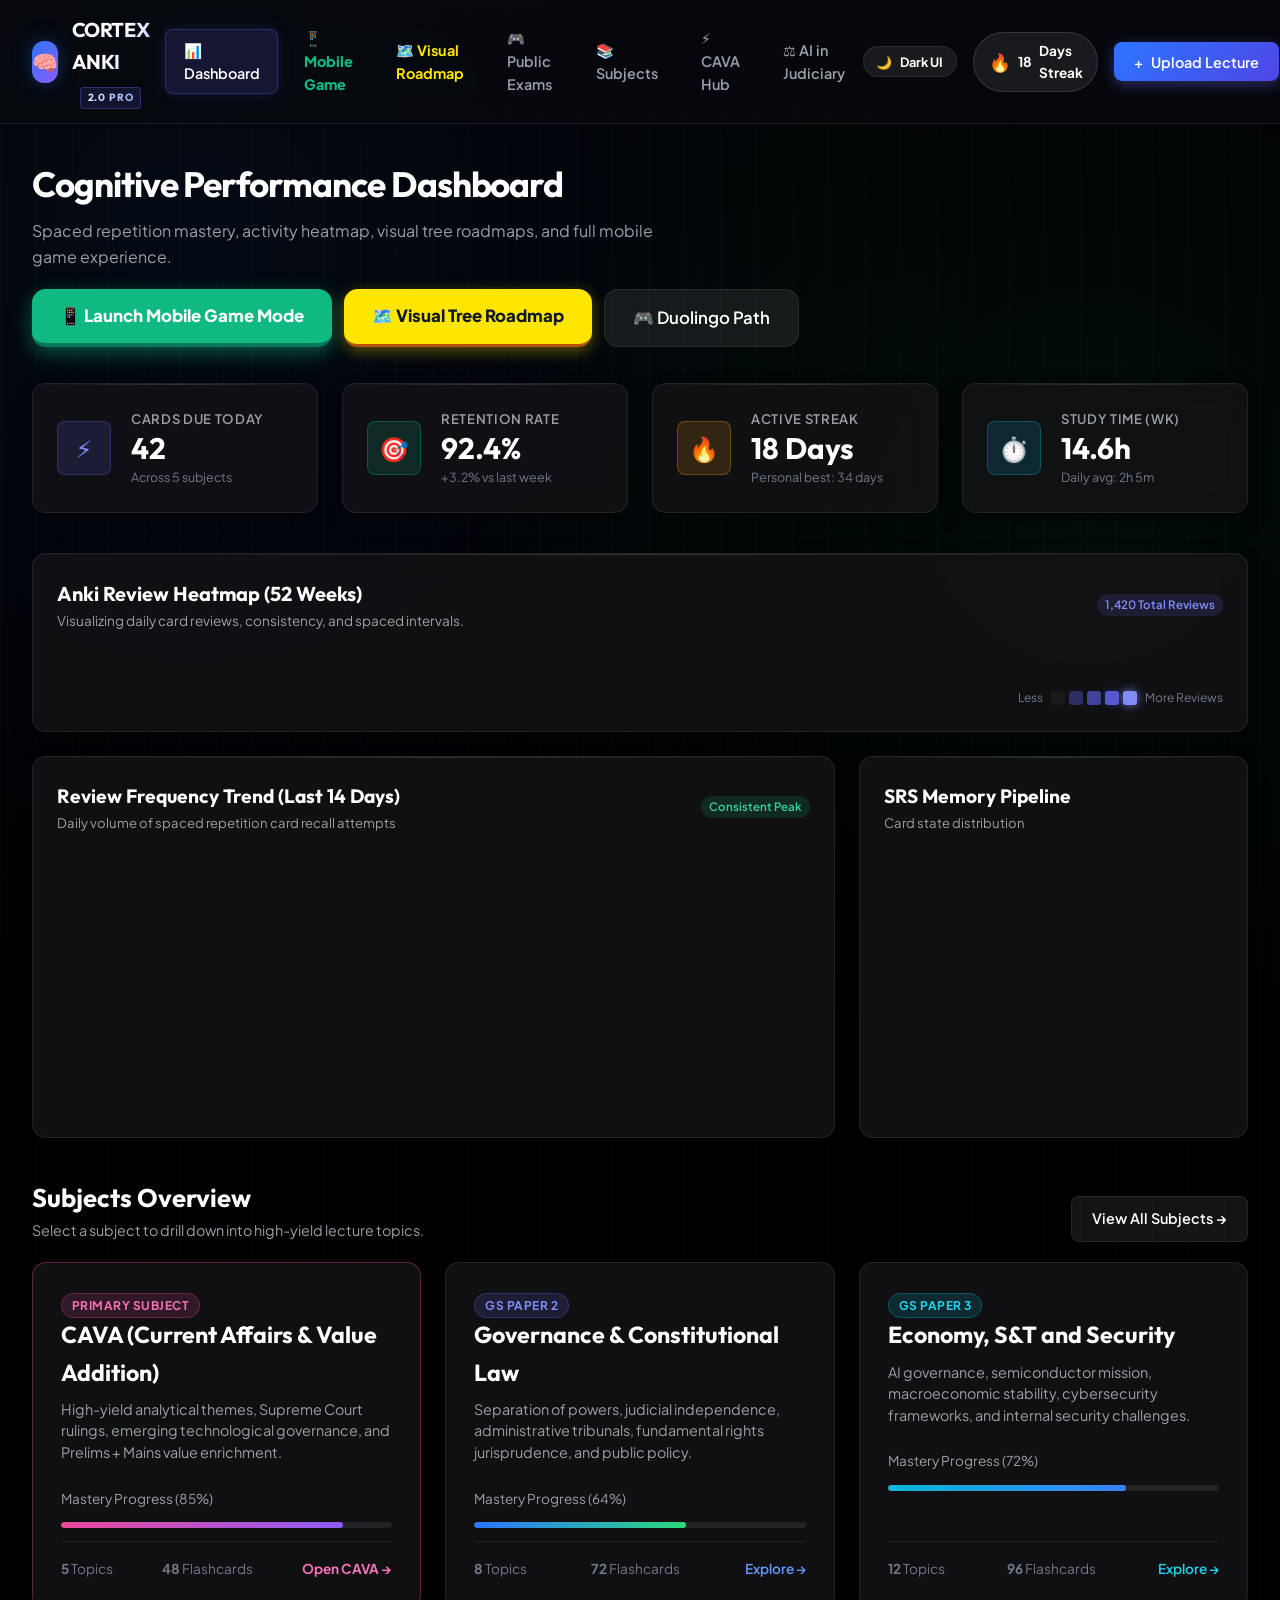
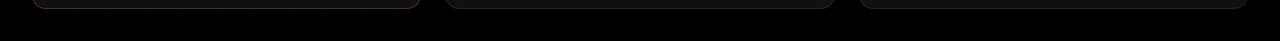
==== index.html @ 84f24abb "feat: implement Samsung One UI AMOLED dark mode and ceramic porcelain light mode across mobile app a" ====
<!DOCTYPE html>
<html lang="en">
<head>
  <meta charset="UTF-8">
  <meta name="viewport" content="width=device-width, initial-scale=1.0">
  <title>Cortex Anki 2.0 | Advanced UPSC Knowledge & SRS Engine</title>
  <meta name="description" content="Next-generation Anki spaced repetition and lecture comprehension system for civil services and high-yield study.">
  <link rel="stylesheet" href="style.css">
</head>
<body>

  <!-- Navigation Bar -->
  <nav class="navbar" id="main-nav">
    <a href="index.html" class="nav-brand" id="brand-logo">
      <div class="brand-icon">🧠</div>
      <div class="brand-text">
        <h1>CORTEX ANKI <span class="brand-badge">2.0 Pro</span></h1>
      </div>
    </a>

    <ul class="nav-links">
      <li><a href="index.html" class="nav-link active" id="nav-dashboard">📊 Dashboard</a></li>
      <li><a href="mobile/index.html" class="nav-link" id="nav-mobile-game" style="color:#10b981; font-weight:800;">📱 Mobile Game</a></li>
      <li><a href="roadmap_notes.html" class="nav-link" id="nav-roadmap" style="color:#ffe600; font-weight:700;">🗺️ Visual Roadmap</a></li>
      <li><a href="public_exam_duo.html" class="nav-link" id="nav-duo-exam">🎮 Public Exams</a></li>
      <li><a href="subjects.html" class="nav-link" id="nav-subjects">📚 Subjects</a></li>
      <li><a href="cava.html" class="nav-link" id="nav-cava">⚡ CAVA Hub</a></li>
      <li><a href="topic_study.html" class="nav-link" id="nav-study">⚖️ AI in Judiciary</a></li>
    </ul>

    <div class="nav-actions">
      <button class="btn btn-sm btn-secondary" id="global-theme-toggle" style="font-weight:700; border-radius:999px;" title="Switch Samsung One UI Theme">
        <span id="global-theme-icon">🌙</span> <span id="global-theme-text">Dark UI</span>
      </button>
      <div class="streak-pill" title="Continuous Active Study Streak">
        <span class="streak-flame">🔥</span>
        <span class="streak-number" id="nav-streak-count">18</span> Days Streak
      </div>
      <button class="btn btn-primary btn-open-upload" id="btn-global-upload">
        <span>+</span> Upload Lecture
      </button>
    </div>
  </nav>

  <!-- Main Container -->
  <main class="page-container">
    
    <!-- Hero / Header -->
    <header class="page-header">
      <div class="page-header-content">
        <h2>Cognitive Performance Dashboard</h2>
        <p>Spaced repetition mastery, activity heatmap, visual tree roadmaps, and full mobile game experience.</p>
      </div>
      <div class="header-actions" style="display:flex; gap:0.75rem; flex-wrap:wrap;">
        <a href="mobile/index.html" class="btn btn-lg" style="background:#10b981; color:#fff; font-weight:900; border-bottom:4px solid #047857; box-shadow:0 6px 20px rgba(16,185,129,0.45);" id="btn-hero-mobile-game">
          📱 Launch Mobile Game Mode
        </a>
        <a href="roadmap_notes.html" class="btn btn-lg" style="background:#ffe600; color:#0f172a; font-weight:800; border-bottom:3px solid #b45309; box-shadow:0 4px 15px rgba(255,230,0,0.35);" id="btn-hero-roadmap">
          🗺️ Visual Tree Roadmap
        </a>
        <a href="public_exam_duo.html" class="btn btn-secondary btn-lg" id="btn-play-duo-hero">
          🎮 Duolingo Path
        </a>
      </div>
    </header>

    <!-- Metrics Row -->
    <section class="dashboard-grid" aria-label="Key Performance Indicators">
      
      <div class="col-3">
        <div class="glass-card metric-card" id="metric-cards-due">
          <div class="metric-icon-wrap metric-icon-indigo">⚡</div>
          <div class="metric-info">
            <h3>Cards Due Today</h3>
            <div class="metric-val" id="val-cards-due">42</div>
            <div class="metric-sub">Across 5 subjects</div>
          </div>
        </div>
      </div>

      <div class="col-3">
        <div class="glass-card metric-card" id="metric-retention">
          <div class="metric-icon-wrap metric-icon-emerald">🎯</div>
          <div class="metric-info">
            <h3>Retention Rate</h3>
            <div class="metric-val" id="val-retention">92.4%</div>
            <div class="metric-sub">+3.2% vs last week</div>
          </div>
        </div>
      </div>

      <div class="col-3">
        <div class="glass-card metric-card" id="metric-streak">
          <div class="metric-icon-wrap metric-icon-amber">🔥</div>
          <div class="metric-info">
            <h3>Active Streak</h3>
            <div class="metric-val"><span class="streak-number">18</span> Days</div>
            <div class="metric-sub">Personal best: 34 days</div>
          </div>
        </div>
      </div>

      <div class="col-3">
        <div class="glass-card metric-card" id="metric-time">
          <div class="metric-icon-wrap metric-icon-cyan">⏱️</div>
          <div class="metric-info">
            <h3>Study Time (Wk)</h3>
            <div class="metric-val" id="val-study-time">14.6h</div>
            <div class="metric-sub">Daily avg: 2h 5m</div>
          </div>
        </div>
      </div>

    </section>

    <!-- Heatmap & Review Analytics -->
    <section class="dashboard-grid">
      
      <!-- Anki 365-Day Activity Heatmap -->
      <div class="col-12">
        <div class="glass-card" id="heatmap-card">
          <div style="display:flex; justify-content:space-between; align-items:center; margin-bottom:1rem; flex-wrap:wrap; gap:0.5rem;">
            <div>
              <h3 style="font-family:var(--font-display); font-size:1.25rem; color:#fff;">Anki Review Heatmap (52 Weeks)</h3>
              <p style="font-size:0.85rem; color:var(--text-muted);">Visualizing daily card reviews, consistency, and spaced intervals.</p>
            </div>
            <span class="badge badge-primary">1,420 Total Reviews</span>
          </div>

          <!-- Heatmap Canvas/DOM Container -->
          <div class="heatmap-container">
            <div id="anki-heatmap"></div>
          </div>

          <div class="heatmap-legend">
            <span>Less</span>
            <div class="heatmap-legend-cells">
              <div class="heatmap-cell level-0" style="cursor:default;"></div>
              <div class="heatmap-cell level-1" style="cursor:default;"></div>
              <div class="heatmap-cell level-2" style="cursor:default;"></div>
              <div class="heatmap-cell level-3" style="cursor:default;"></div>
              <div class="heatmap-cell level-4" style="cursor:default;"></div>
            </div>
            <span>More Reviews</span>
          </div>
        </div>
      </div>

      <!-- Graphs: 14-Day Review Trend Curve -->
      <div class="col-8">
        <div class="glass-card" id="retention-chart-card">
          <div style="display:flex; justify-content:space-between; align-items:center; margin-bottom:1.25rem;">
            <div>
              <h3 style="font-family:var(--font-display); font-size:1.2rem; color:#fff;">Review Frequency Trend (Last 14 Days)</h3>
              <p style="font-size:0.82rem; color:var(--text-muted);">Daily volume of spaced repetition card recall attempts</p>
            </div>
            <span class="badge badge-success">Consistent Peak</span>
          </div>
          <div class="chart-wrapper">
            <canvas id="chart-retention"></canvas>
          </div>
        </div>
      </div>

      <!-- Graphs: SRS Card Pipeline Status -->
      <div class="col-4">
        <div class="glass-card" id="srs-chart-card">
          <div style="display:flex; justify-content:space-between; align-items:center; margin-bottom:1.25rem;">
            <div>
              <h3 style="font-family:var(--font-display); font-size:1.2rem; color:#fff;">SRS Memory Pipeline</h3>
              <p style="font-size:0.82rem; color:var(--text-muted);">Card state distribution</p>
            </div>
          </div>
          <div class="chart-wrapper">
            <canvas id="chart-srs"></canvas>
          </div>
        </div>
      </div>

    </section>

    <!-- Featured Subject & Quick Links -->
    <section class="page-header" style="margin-top: 1rem; margin-bottom: 1.25rem;">
      <div class="page-header-content">
        <h3 style="font-family:var(--font-display); font-size:1.6rem; color:#fff;">Subjects Overview</h3>
        <p style="font-size:0.9rem; color:var(--text-muted);">Select a subject to drill down into high-yield lecture topics.</p>
      </div>
      <a href="subjects.html" class="btn btn-secondary">View All Subjects →</a>
    </section>

    <div class="subjects-grid">
      
      <!-- CAVA Primary Subject Card -->
      <a href="cava.html" class="subject-card" id="subject-card-cava" style="border-color: rgba(236, 72, 153, 0.35);">
        <div>
          <span class="subject-tag tag-cava">Primary Subject</span>
          <h4 class="subject-card-title">CAVA (Current Affairs & Value Addition)</h4>
          <p class="subject-card-desc">High-yield analytical themes, Supreme Court rulings, emerging technological governance, and Prelims + Mains value enrichment.</p>
          
          <div style="font-size:0.85rem; color:var(--text-muted); margin-bottom:0.4rem;">Mastery Progress (85%)</div>
          <div class="progress-bar-container">
            <div class="progress-bar-fill" style="width: 85%; background: linear-gradient(90deg, #ec4899 0%, #8b5cf6 100%);"></div>
          </div>
        </div>

        <div class="subject-meta">
          <span><strong>5</strong> Topics</span>
          <span><strong>48</strong> Flashcards</span>
          <span style="color:#f472b6; font-weight:700;">Open CAVA →</span>
        </div>
      </a>

      <!-- GS-2 Card -->
      <a href="subjects.html" class="subject-card" id="subject-card-gs2">
        <div>
          <span class="subject-tag tag-gs2">GS Paper 2</span>
          <h4 class="subject-card-title">Governance & Constitutional Law</h4>
          <p class="subject-card-desc">Separation of powers, judicial independence, administrative tribunals, fundamental rights jurisprudence, and public policy.</p>
          
          <div style="font-size:0.85rem; color:var(--text-muted); margin-bottom:0.4rem;">Mastery Progress (64%)</div>
          <div class="progress-bar-container">
            <div class="progress-bar-fill" style="width: 64%;"></div>
          </div>
        </div>

        <div class="subject-meta">
          <span><strong>8</strong> Topics</span>
          <span><strong>72</strong> Flashcards</span>
          <span style="color:var(--primary-light); font-weight:600;">Explore →</span>
        </div>
      </a>

      <!-- GS-3 Card -->
      <a href="subjects.html" class="subject-card" id="subject-card-gs3">
        <div>
          <span class="subject-tag tag-gs3">GS Paper 3</span>
          <h4 class="subject-card-title">Economy, S&T and Security</h4>
          <p class="subject-card-desc">AI governance, semiconductor mission, macroeconomic stability, cybersecurity frameworks, and internal security challenges.</p>
          
          <div style="font-size:0.85rem; color:var(--text-muted); margin-bottom:0.4rem;">Mastery Progress (72%)</div>
          <div class="progress-bar-container">
            <div class="progress-bar-fill" style="width: 72%; background: linear-gradient(90deg, #06b6d4 0%, #3b82f6 100%);"></div>
          </div>
        </div>

        <div class="subject-meta">
          <span><strong>12</strong> Topics</span>
          <span><strong>96</strong> Flashcards</span>
          <span style="color:#22d3ee; font-weight:600;">Explore →</span>
        </div>
      </a>

    </div>

  </main>

  <!-- Global Upload Lecture Modal -->
  <div class="modal-overlay" id="upload-modal">
    <div class="modal-content">
      <button class="modal-close-btn" id="close-upload-modal">&times;</button>
      <h3 style="font-family:var(--font-display); font-size:1.5rem; margin-bottom:0.4rem; color:#fff;">Upload / Ingest Lecture</h3>
      <p style="font-size:0.88rem; color:var(--text-muted); margin-bottom:1.5rem;">
        Paste your complete lecture transcript or notes here. The system will auto-generate reading modules, key terms, flashcards, and MCQs.
      </p>

      <form id="upload-lecture-form">
        <div class="form-group">
          <label class="form-label" for="lecture-title-input">Lecture / Topic Title</label>
          <input type="text" id="lecture-title-input" class="form-input" placeholder="e.g. AI in Judiciary / Deepfakes in Elections" required>
        </div>

        <div class="form-group">
          <label class="form-label" for="lecture-subject-select">Assign to Subject</label>
          <select id="lecture-subject-select" class="form-select">
            <option value="cava" selected>CAVA (Current Affairs & Value Addition)</option>
            <option value="gs2">GS-2: Governance & Constitution</option>
            <option value="gs3">GS-3: Science, Tech & Economy</option>
            <option value="gs4">GS-4: Ethics & Integrity</option>
          </select>
        </div>

        <div class="form-group">
          <label class="form-label" for="lecture-file-input">Or Upload Lecture Text/Markdown File</label>
          <input type="file" id="lecture-file-input" class="form-input" accept=".txt,.md,.json">
        </div>

        <div class="form-group">
          <label class="form-label" for="lecture-raw-text">Paste Lecture Transcript / Notes</label>
          <textarea id="lecture-raw-text" class="form-textarea" rows="8" placeholder="Paste entire lecture or notes here...&#10;Key definitions with colons (e.g. Term: Definition) will automatically convert to flashcards!"></textarea>
        </div>

        <div style="display:flex; justify-content:flex-end; gap:0.75rem; margin-top:1.5rem;">
          <button type="button" class="btn btn-secondary" id="cancel-upload">Cancel</button>
          <button type="submit" class="btn btn-primary" id="btn-submit-upload">Process & Ingest Lecture</button>
        </div>
      </form>
    </div>
  </div>

  <!-- Scripts -->
  <script src="theme_sync.js"></script>
  <script src="lecture_data.js"></script>
  <script src="app.js"></script>
</body>
</html>
---- style.css ----
/* ==========================================================================
   CORTEX ANKI 2.0 - ULTRA-PREMIUM DESIGN SYSTEM
   Modern, Dark Glassmorphism, Micro-interactions, Elegant UPSC/Exam Suite
   ========================================================================== */

@import url('https://fonts.googleapis.com/css2?family=Outfit:wght@400;500;600;700;800&family=Plus+Jakarta+Sans:ital,wght@0,300;0,400;0,500;0,600;0,700;0,800;1,400&family=JetBrains+Mono:wght@400;500;600&display=swap');

:root {
  /* Color Palette */
  --bg-dark: #07090e;
  --bg-surface: #0e1320;
  --bg-card: rgba(18, 24, 40, 0.72);
  --bg-card-hover: rgba(26, 34, 56, 0.85);
  --bg-glass: rgba(15, 23, 42, 0.65);
  
  /* Primary & Accents */
  --primary: #6366f1;
  --primary-hover: #4f46e5;
  --primary-glow: rgba(99, 102, 241, 0.35);
  --primary-light: #818cf8;
  
  --secondary: #06b6d4;
  --secondary-glow: rgba(6, 182, 212, 0.3);
  
  --accent-purple: #8b5cf6;
  --accent-pink: #ec4899;
  
  /* Semantic Status Colors */
  --success: #10b981;
  --success-glow: rgba(16, 185, 129, 0.25);
  --warning: #f59e0b;
  --warning-glow: rgba(245, 158, 11, 0.25);
  --danger: #ef4444;
  --danger-glow: rgba(239, 68, 68, 0.25);
  --info: #3b82f6;

  /* SRS Colors */
  --srs-again: #ef4444;
  --srs-hard: #f59e0b;
  --srs-good: #3b82f6;
  --srs-easy: #10b981;

  /* Typography */
  --font-main: 'Plus Jakarta Sans', system-ui, -apple-system, sans-serif;
  --font-display: 'Outfit', system-ui, sans-serif;
  --font-mono: 'JetBrains Mono', monospace;

  --text-main: #f8fafc;
  --text-muted: #94a3b8;
  --text-dim: #64748b;
  --text-bright: #ffffff;

  /* Borders & Shadows */
  --border-subtle: rgba(255, 255, 255, 0.08);
  --border-glow: rgba(99, 102, 241, 0.4);
  --border-card: rgba(255, 255, 255, 0.1);
  --shadow-sm: 0 4px 6px -1px rgba(0, 0, 0, 0.2);
  --shadow-md: 0 10px 25px -5px rgba(0, 0, 0, 0.35), 0 8px 10px -6px rgba(0, 0, 0, 0.3);
  --shadow-lg: 0 20px 40px -15px rgba(0, 0, 0, 0.5), 0 0 30px rgba(99, 102, 241, 0.15);
  --shadow-glow: 0 0 35px var(--primary-glow);

  /* Radius */
  --radius-sm: 8px;
  --radius-md: 14px;
  --radius-lg: 20px;
  --radius-xl: 28px;
  --radius-full: 9999px;

  /* Transitions */
  --trans-fast: 0.18s cubic-bezier(0.4, 0, 0.2, 1);
  --trans-normal: 0.3s cubic-bezier(0.4, 0, 0.2, 1);
  --trans-spring: 0.5s cubic-bezier(0.175, 0.885, 0.32, 1.275);
}

/* ==========================================================================
   SAMSUNG ONE UI THEME OVERRIDES (ONE UI 6 / 7)
   Pure AMOLED Dark Mode (#000000) & Soft Ceramic Porcelain Light Mode (#f2f4f8)
   ========================================================================== */

/* Samsung AMOLED Pure Black Dark Mode */
body.samsung-dark,
body.dark-theme {
  --bg-dark: #000000;
  --bg-surface: #0a0b0e;
  --bg-card: rgba(18, 18, 22, 0.9);
  --bg-card-hover: rgba(28, 28, 35, 0.95);
  --bg-glass: rgba(10, 11, 14, 0.85);
  
  --primary: #2c75ff;
  --primary-hover: #1054db;
  --primary-glow: rgba(44, 117, 255, 0.35);
  --primary-light: #609aff;
  --secondary: #2bd97c;
  
  --text-main: #ffffff;
  --text-muted: #9aa0a6;
  --text-dim: #717887;
  --text-bright: #ffffff;
  
  --border-subtle: rgba(255, 255, 255, 0.08);
  --border-card: rgba(255, 255, 255, 0.08);
  --border-glow: rgba(44, 117, 255, 0.4);
  
  background-color: #000000;
  color: #ffffff;
  background-image: 
    radial-gradient(circle at 15% 15%, rgba(44, 117, 255, 0.08) 0%, transparent 45%),
    radial-gradient(circle at 85% 30%, rgba(43, 217, 124, 0.06) 0%, transparent 40%),
    linear-gradient(rgba(255, 255, 255, 0.015) 1px, transparent 1px),
    linear-gradient(90deg, rgba(255, 255, 255, 0.015) 1px, transparent 1px);
}

/* Samsung Soft Ceramic Porcelain Light Mode */
body.samsung-light,
body.light-theme {
  --bg-dark: #f2f4f8;
  --bg-surface: #ffffff;
  --bg-card: #ffffff;
  --bg-card-hover: #f8fafc;
  --bg-glass: rgba(255, 255, 255, 0.94);
  
  --primary: #0072de;
  --primary-hover: #0056a8;
  --primary-glow: rgba(0, 114, 222, 0.25);
  --primary-light: #3894ed;
  --secondary: #00ba66;
  
  --text-main: #19191d;
  --text-muted: #555c6b;
  --text-dim: #7f8899;
  --text-bright: #0c0d10;
  
  --border-subtle: rgba(0, 0, 0, 0.07);
  --border-card: rgba(0, 0, 0, 0.08);
  --border-glow: rgba(0, 114, 222, 0.2);
  --shadow-sm: 0 2px 4px rgba(0, 0, 0, 0.03);
  --shadow-md: 0 4px 18px rgba(0, 0, 0, 0.04), 0 1px 3px rgba(0, 0, 0, 0.02);
  --shadow-lg: 0 12px 35px rgba(0, 0, 0, 0.07);
  
  background-color: #f2f4f8;
  color: #19191d;
  background-image: 
    radial-gradient(circle at 15% 15%, rgba(0, 114, 222, 0.05) 0%, transparent 45%),
    radial-gradient(circle at 85% 30%, rgba(0, 186, 102, 0.04) 0%, transparent 40%),
    linear-gradient(rgba(0, 0, 0, 0.015) 1px, transparent 1px),
    linear-gradient(90deg, rgba(0, 0, 0, 0.015) 1px, transparent 1px);
}

body.samsung-light .navbar,
body.light-theme .navbar {
  background: rgba(242, 244, 248, 0.95);
  border-bottom: 1.5px solid rgba(0, 0, 0, 0.07);
  backdrop-filter: blur(16px);
}

body.samsung-light .nav-brand h1,
body.light-theme .nav-brand h1 {
  color: #19191d;
}

body.samsung-light .nav-link,
body.light-theme .nav-link {
  color: #4b5563;
}

body.samsung-light .nav-link:hover,
body.samsung-light .nav-link.active,
body.light-theme .nav-link:hover,
body.light-theme .nav-link.active {
  color: #0072de;
}

body.samsung-light .card,
body.samsung-light .stat-card,
body.samsung-light .module-card,
body.light-theme .card,
body.light-theme .stat-card,
body.light-theme .module-card {
  background: #ffffff;
  border: 1px solid rgba(0, 0, 0, 0.08);
  box-shadow: 0 4px 18px rgba(0, 0, 0, 0.04);
  color: #19191d;
}

body.samsung-light .card-title,
body.samsung-light .stat-value,
body.samsung-light .page-header-content h1,
body.samsung-light .page-header-content h2,
body.light-theme .card-title,
body.light-theme .stat-value,
body.light-theme .page-header-content h1,
body.light-theme .page-header-content h2 {
  color: #19191d;
}

body.samsung-light .page-header-content p,
body.samsung-light .breadcrumbs,
body.light-theme .page-header-content p,
body.light-theme .breadcrumbs {
  color: #64748b;
}

body.samsung-light .breadcrumbs a,
body.light-theme .breadcrumbs a {
  color: #0072de;
}

body.samsung-light .streak-pill,
body.light-theme .streak-pill {
  background: #ffffff;
  border-color: rgba(0, 0, 0, 0.08);
  color: #19191d;
  box-shadow: 0 2px 6px rgba(0,0,0,0.04);
}

body.samsung-dark .streak-pill,
body.dark-theme .streak-pill {
  background: rgba(255, 255, 255, 0.08);
  border-color: rgba(255, 255, 255, 0.12);
  color: #ffffff;
}

body.samsung-light ::-webkit-scrollbar-track,
body.light-theme ::-webkit-scrollbar-track {
  background: #f2f4f8;
}

body.samsung-light ::-webkit-scrollbar-thumb,
body.light-theme ::-webkit-scrollbar-thumb {
  background: #cbd5e1;
}

/* Base Styles */
* {
  margin: 0;
  padding: 0;
  box-sizing: border-box;
}

body {
  font-family: var(--font-main);
  background-color: var(--bg-dark);
  color: var(--text-main);
  min-height: 100vh;
  line-height: 1.6;
  overflow-x: hidden;
  position: relative;
  background-image: 
    radial-gradient(circle at 15% 15%, rgba(99, 102, 241, 0.12) 0%, transparent 45%),
    radial-gradient(circle at 85% 30%, rgba(6, 182, 212, 0.08) 0%, transparent 40%),
    radial-gradient(circle at 50% 85%, rgba(139, 92, 246, 0.1) 0%, transparent 50%),
    linear-gradient(rgba(255, 255, 255, 0.015) 1px, transparent 1px),
    linear-gradient(90deg, rgba(255, 255, 255, 0.015) 1px, transparent 1px);
  background-size: 100% 100%, 100% 100%, 100% 100%, 36px 36px, 36px 36px;
}

/* Custom Scrollbar */
::-webkit-scrollbar {
  width: 8px;
  height: 8px;
}
::-webkit-scrollbar-track {
  background: var(--bg-surface);
}
::-webkit-scrollbar-thumb {
  background: rgba(255, 255, 255, 0.18);
  border-radius: var(--radius-full);
}
::-webkit-scrollbar-thumb:hover {
  background: var(--primary-light);
}

/* Navigation Bar */
.navbar {
  position: sticky;
  top: 0;
  z-index: 100;
  background: rgba(7, 9, 14, 0.82);
  backdrop-filter: blur(20px);
  -webkit-backdrop-filter: blur(20px);
  border-bottom: 1px solid var(--border-subtle);
  padding: 0.85rem 2rem;
  display: flex;
  align-items: center;
  justify-content: space-between;
}

.nav-brand {
  display: flex;
  align-items: center;
  gap: 0.85rem;
  text-decoration: none;
  color: inherit;
}

.brand-icon {
  width: 42px;
  height: 42px;
  background: linear-gradient(135deg, var(--primary) 0%, var(--accent-purple) 100%);
  border-radius: 12px;
  display: flex;
  align-items: center;
  justify-content: center;
  box-shadow: 0 0 20px var(--primary-glow);
  color: #fff;
  font-size: 1.3rem;
  font-weight: 800;
}

.brand-text h1 {
  font-family: var(--font-display);
  font-size: 1.25rem;
  font-weight: 700;
  background: linear-gradient(120deg, #fff 40%, var(--primary-light) 100%);
  -webkit-background-clip: text;
  -webkit-text-fill-color: transparent;
  letter-spacing: -0.02em;
}

.brand-badge {
  font-size: 0.65rem;
  font-weight: 700;
  text-transform: uppercase;
  letter-spacing: 0.08em;
  padding: 2px 7px;
  background: rgba(99, 102, 241, 0.15);
  border: 1px solid rgba(99, 102, 241, 0.35);
  color: var(--primary-light);
  border-radius: 4px;
  margin-left: 0.5rem;
  display: inline-block;
}

.nav-links {
  display: flex;
  align-items: center;
  gap: 0.5rem;
  list-style: none;
}

.nav-link {
  padding: 0.55rem 1.1rem;
  border-radius: var(--radius-sm);
  color: var(--text-muted);
  text-decoration: none;
  font-size: 0.9rem;
  font-weight: 600;
  transition: var(--trans-fast);
  display: flex;
  align-items: center;
  gap: 0.45rem;
}

.nav-link:hover {
  color: var(--text-bright);
  background: rgba(255, 255, 255, 0.05);
}

.nav-link.active {
  color: #fff;
  background: rgba(99, 102, 241, 0.16);
  border: 1px solid rgba(99, 102, 241, 0.3);
  box-shadow: 0 0 15px rgba(99, 102, 241, 0.2);
}

.nav-actions {
  display: flex;
  align-items: center;
  gap: 1rem;
}

.streak-pill {
  display: flex;
  align-items: center;
  gap: 0.45rem;
  background: rgba(245, 158, 11, 0.12);
  border: 1px solid rgba(245, 158, 11, 0.3);
  padding: 0.45rem 0.9rem;
  border-radius: var(--radius-full);
  color: #fbbf24;
  font-size: 0.85rem;
  font-weight: 700;
}

.streak-flame {
  font-size: 1.1rem;
  animation: flicker 1.8s infinite alternate;
}

@keyframes flicker {
  0% { transform: scale(1); filter: drop-shadow(0 0 3px rgba(245, 158, 11, 0.5)); }
  100% { transform: scale(1.15) rotate(4deg); filter: drop-shadow(0 0 8px rgba(245, 158, 11, 0.9)); }
}

/* Button Component */
.btn {
  display: inline-flex;
  align-items: center;
  justify-content: center;
  gap: 0.5rem;
  padding: 0.65rem 1.25rem;
  border-radius: var(--radius-sm);
  font-size: 0.9rem;
  font-weight: 600;
  font-family: inherit;
  text-decoration: none;
  cursor: pointer;
  border: none;
  transition: var(--trans-fast);
  white-space: nowrap;
}

.btn-primary {
  background: linear-gradient(135deg, var(--primary) 0%, #4f46e5 100%);
  color: #fff;
  box-shadow: 0 4px 15px rgba(99, 102, 241, 0.4);
}
.btn-primary:hover {
  background: linear-gradient(135deg, #7174ff 0%, #5b54fa 100%);
  box-shadow: 0 6px 20px rgba(99, 102, 241, 0.6);
  transform: translateY(-1px);
}

.btn-secondary {
  background: rgba(255, 255, 255, 0.08);
  border: 1px solid var(--border-subtle);
  color: var(--text-main);
}
.btn-secondary:hover {
  background: rgba(255, 255, 255, 0.14);
  color: #fff;
  transform: translateY(-1px);
}

.btn-accent {
  background: linear-gradient(135deg, #06b6d4 0%, #3b82f6 100%);
  color: #fff;
  box-shadow: 0 4px 15px rgba(6, 182, 212, 0.35);
}
.btn-accent:hover {
  transform: translateY(-1px);
  box-shadow: 0 6px 20px rgba(6, 182, 212, 0.55);
}

.btn-sm {
  padding: 0.4rem 0.8rem;
  font-size: 0.8rem;
}

.btn-lg {
  padding: 0.85rem 1.75rem;
  font-size: 1.05rem;
  border-radius: var(--radius-md);
}

/* Glass Card */
.glass-card {
  background: var(--bg-card);
  backdrop-filter: blur(14px);
  -webkit-backdrop-filter: blur(14px);
  border: 1px solid var(--border-subtle);
  border-radius: var(--radius-md);
  padding: 1.5rem;
  box-shadow: var(--shadow-md);
  transition: var(--trans-normal);
  position: relative;
  overflow: hidden;
}

.glass-card::before {
  content: '';
  position: absolute;
  top: 0;
  left: 0;
  right: 0;
  height: 1px;
  background: linear-gradient(90deg, transparent, rgba(255, 255, 255, 0.15), transparent);
}

.glass-card:hover {
  border-color: rgba(255, 255, 255, 0.18);
  box-shadow: var(--shadow-lg);
}

/* Page Container */
.page-container {
  max-width: 1400px;
  margin: 0 auto;
  padding: 2rem;
}

/* Breadcrumbs */
.breadcrumbs {
  display: flex;
  align-items: center;
  gap: 0.5rem;
  font-size: 0.85rem;
  color: var(--text-dim);
  margin-bottom: 1.5rem;
}

.breadcrumbs a {
  color: var(--text-muted);
  text-decoration: none;
  transition: var(--trans-fast);
}

.breadcrumbs a:hover {
  color: var(--primary-light);
}

.breadcrumbs span.separator {
  color: rgba(255, 255, 255, 0.2);
}

.breadcrumbs span.current {
  color: var(--text-bright);
  font-weight: 600;
}

/* Page Header */
.page-header {
  margin-bottom: 2.2rem;
  display: flex;
  justify-content: space-between;
  align-items: flex-end;
  flex-wrap: wrap;
  gap: 1.25rem;
}

.page-header-content h2 {
  font-family: var(--font-display);
  font-size: 2.2rem;
  font-weight: 700;
  letter-spacing: -0.03em;
  color: var(--text-bright);
  margin-bottom: 0.35rem;
}

.page-header-content p {
  color: var(--text-muted);
  font-size: 1rem;
  max-width: 650px;
}

/* Dashboard Grid */
.dashboard-grid {
  display: grid;
  grid-template-columns: repeat(12, 1fr);
  gap: 1.5rem;
  margin-bottom: 2.5rem;
}

.col-12 { grid-column: span 12; }
.col-8 { grid-column: span 8; }
.col-6 { grid-column: span 6; }
.col-4 { grid-column: span 4; }
.col-3 { grid-column: span 3; }

@media (max-width: 1100px) {
  .col-8, .col-4 { grid-column: span 12; }
  .col-6 { grid-column: span 12; }
  .col-3 { grid-column: span 6; }
}

@media (max-width: 650px) {
  .col-3 { grid-column: span 12; }
  .page-container { padding: 1rem; }
  .navbar { padding: 0.85rem 1rem; }
}

/* Metric Cards */
.metric-card {
  display: flex;
  align-items: center;
  gap: 1.25rem;
}

.metric-icon-wrap {
  width: 54px;
  height: 54px;
  border-radius: var(--radius-sm);
  display: flex;
  align-items: center;
  justify-content: center;
  font-size: 1.5rem;
  flex-shrink: 0;
}

.metric-icon-indigo { background: rgba(99, 102, 241, 0.15); color: #818cf8; border: 1px solid rgba(99, 102, 241, 0.3); }
.metric-icon-cyan { background: rgba(6, 182, 212, 0.15); color: #22d3ee; border: 1px solid rgba(6, 182, 212, 0.3); }
.metric-icon-amber { background: rgba(245, 158, 11, 0.15); color: #fbbf24; border: 1px solid rgba(245, 158, 11, 0.3); }
.metric-icon-emerald { background: rgba(16, 185, 129, 0.15); color: #34d399; border: 1px solid rgba(16, 185, 129, 0.3); }

.metric-info h3 {
  font-size: 0.82rem;
  color: var(--text-muted);
  text-transform: uppercase;
  letter-spacing: 0.05em;
  font-weight: 600;
  margin-bottom: 0.2rem;
}

.metric-info .metric-val {
  font-family: var(--font-display);
  font-size: 1.85rem;
  font-weight: 700;
  color: var(--text-bright);
  line-height: 1.1;
}

.metric-info .metric-sub {
  font-size: 0.78rem;
  color: var(--text-dim);
  margin-top: 0.25rem;
}

/* Heatmap Section */
.heatmap-container {
  overflow-x: auto;
  padding: 1rem 0 0.5rem 0;
}

.heatmap-grid {
  display: flex;
  gap: 4px;
  min-width: 820px;
}

.heatmap-week {
  display: flex;
  flex-direction: column;
  gap: 4px;
}

.heatmap-cell {
  width: 14px;
  height: 14px;
  border-radius: 3px;
  background: rgba(255, 255, 255, 0.05);
  transition: var(--trans-fast);
  cursor: pointer;
  position: relative;
}

.heatmap-cell:hover {
  transform: scale(1.3);
  z-index: 10;
  box-shadow: 0 0 8px rgba(255, 255, 255, 0.3);
}

.heatmap-cell.level-0 { background: rgba(255, 255, 255, 0.04); }
.heatmap-cell.level-1 { background: rgba(99, 102, 241, 0.35); }
.heatmap-cell.level-2 { background: rgba(99, 102, 241, 0.6); }
.heatmap-cell.level-3 { background: rgba(99, 102, 241, 0.85); box-shadow: 0 0 6px var(--primary-glow); }
.heatmap-cell.level-4 { background: #818cf8; box-shadow: 0 0 10px rgba(129, 140, 248, 0.8); }

.heatmap-legend {
  display: flex;
  align-items: center;
  justify-content: flex-end;
  gap: 0.5rem;
  font-size: 0.75rem;
  color: var(--text-dim);
  margin-top: 1rem;
}

.heatmap-legend-cells {
  display: flex;
  gap: 4px;
}

/* Custom Tooltip */
#heatmap-tooltip {
  position: absolute;
  padding: 6px 12px;
  background: #1e293b;
  border: 1px solid rgba(255, 255, 255, 0.15);
  border-radius: var(--radius-sm);
  color: #fff;
  font-size: 0.78rem;
  font-weight: 500;
  pointer-events: none;
  z-index: 999;
  box-shadow: 0 10px 20px rgba(0,0,0,0.4);
  transform: translate(-50%, -120%);
  display: none;
  white-space: nowrap;
}

/* Chart Canvas Wrapper */
.chart-wrapper {
  position: relative;
  width: 100%;
  height: 260px;
}

/* Subject Cards */
.subjects-grid {
  display: grid;
  grid-template-columns: repeat(auto-fill, minmax(360px, 1fr));
  gap: 1.5rem;
}

.subject-card {
  border-radius: var(--radius-md);
  background: var(--bg-card);
  border: 1px solid var(--border-subtle);
  padding: 1.75rem;
  display: flex;
  flex-direction: column;
  justify-content: space-between;
  cursor: pointer;
  transition: var(--trans-normal);
  position: relative;
  overflow: hidden;
  text-decoration: none;
  color: inherit;
}

.subject-card:hover {
  transform: translateY(-4px);
  border-color: rgba(99, 102, 241, 0.4);
  box-shadow: var(--shadow-lg);
  background: var(--bg-card-hover);
}

.subject-tag {
  align-self: flex-start;
  padding: 4px 10px;
  border-radius: var(--radius-full);
  font-size: 0.75rem;
  font-weight: 700;
  letter-spacing: 0.04em;
  text-transform: uppercase;
  margin-bottom: 1rem;
}

.tag-cava {
  background: rgba(236, 72, 153, 0.15);
  color: #f472b6;
  border: 1px solid rgba(236, 72, 153, 0.3);
}

.tag-gs2 {
  background: rgba(99, 102, 241, 0.15);
  color: #818cf8;
  border: 1px solid rgba(99, 102, 241, 0.3);
}

.tag-gs3 {
  background: rgba(6, 182, 212, 0.15);
  color: #22d3ee;
  border: 1px solid rgba(6, 182, 212, 0.3);
}

.tag-gs4 {
  background: rgba(245, 158, 11, 0.15);
  color: #fbbf24;
  border: 1px solid rgba(245, 158, 11, 0.3);
}

.subject-card-title {
  font-family: var(--font-display);
  font-size: 1.45rem;
  font-weight: 700;
  color: var(--text-bright);
  margin-bottom: 0.5rem;
}

.subject-card-desc {
  font-size: 0.9rem;
  color: var(--text-muted);
  margin-bottom: 1.5rem;
  line-height: 1.5;
}

.subject-meta {
  display: flex;
  align-items: center;
  justify-content: space-between;
  border-top: 1px solid var(--border-subtle);
  padding-top: 1rem;
  font-size: 0.85rem;
  color: var(--text-dim);
}

.progress-bar-container {
  width: 100%;
  height: 6px;
  background: rgba(255, 255, 255, 0.08);
  border-radius: var(--radius-full);
  margin: 0.8rem 0;
  overflow: hidden;
}

.progress-bar-fill {
  height: 100%;
  border-radius: var(--radius-full);
  background: linear-gradient(90deg, var(--primary) 0%, var(--secondary) 100%);
  transition: width 0.6s ease;
}

/* Topic Hub / Lecture List */
.topics-list {
  display: flex;
  flex-direction: column;
  gap: 1rem;
}

.topic-row {
  display: flex;
  align-items: center;
  justify-content: space-between;
  padding: 1.25rem 1.75rem;
  border-radius: var(--radius-md);
  background: var(--bg-card);
  border: 1px solid var(--border-subtle);
  text-decoration: none;
  color: inherit;
  transition: var(--trans-fast);
}

.topic-row:hover {
  background: var(--bg-card-hover);
  border-color: rgba(99, 102, 241, 0.35);
  transform: translateX(4px);
}

.topic-main-info {
  display: flex;
  align-items: center;
  gap: 1.25rem;
}

.topic-index {
  width: 40px;
  height: 40px;
  border-radius: 10px;
  background: rgba(255, 255, 255, 0.05);
  display: flex;
  align-items: center;
  justify-content: center;
  font-weight: 700;
  font-size: 1rem;
  color: var(--text-muted);
  border: 1px solid var(--border-subtle);
}

.topic-index.active {
  background: rgba(99, 102, 241, 0.2);
  color: var(--primary-light);
  border-color: rgba(99, 102, 241, 0.4);
}

.topic-titles h4 {
  font-size: 1.15rem;
  font-weight: 700;
  color: var(--text-bright);
  margin-bottom: 0.2rem;
}

.topic-titles p {
  font-size: 0.82rem;
  color: var(--text-muted);
}

.topic-tags {
  display: flex;
  gap: 0.5rem;
  margin-top: 0.35rem;
}

.badge {
  padding: 2px 8px;
  border-radius: var(--radius-full);
  font-size: 0.72rem;
  font-weight: 600;
}

.badge-primary { background: rgba(99, 102, 241, 0.15); color: #818cf8; }
.badge-success { background: rgba(16, 185, 129, 0.15); color: #34d399; }
.badge-warning { background: rgba(245, 158, 11, 0.15); color: #fbbf24; }

/* Study Suite Tabs */
.study-nav-tabs {
  display: flex;
  gap: 0.5rem;
  border-bottom: 1px solid var(--border-subtle);
  margin-bottom: 2rem;
  overflow-x: auto;
  padding-bottom: 0.25rem;
}

.study-tab-btn {
  padding: 0.85rem 1.4rem;
  background: transparent;
  border: none;
  color: var(--text-muted);
  font-family: inherit;
  font-size: 0.95rem;
  font-weight: 600;
  cursor: pointer;
  border-radius: var(--radius-sm) var(--radius-sm) 0 0;
  display: flex;
  align-items: center;
  gap: 0.6rem;
  transition: var(--trans-fast);
  white-space: nowrap;
  position: relative;
}

.study-tab-btn:hover {
  color: var(--text-bright);
  background: rgba(255, 255, 255, 0.03);
}

.study-tab-btn.active {
  color: var(--primary-light);
  background: rgba(99, 102, 241, 0.1);
}

.study-tab-btn.active::after {
  content: '';
  position: absolute;
  bottom: -1px;
  left: 0;
  right: 0;
  height: 2px;
  background: var(--primary);
  box-shadow: 0 0 10px var(--primary);
}

.tab-pane {
  display: none;
  animation: fadeIn 0.3s ease;
}

.tab-pane.active {
  display: block;
}

@keyframes fadeIn {
  from { opacity: 0; transform: translateY(6px); }
  to { opacity: 1; transform: translateY(0); }
}

/* Interactive Reading Module */
.reading-layout {
  display: grid;
  grid-template-columns: 1fr 320px;
  gap: 2rem;
}

@media (max-width: 992px) {
  .reading-layout {
    grid-template-columns: 1fr;
  }
}

.reading-content {
  background: var(--bg-card);
  border: 1px solid var(--border-subtle);
  border-radius: var(--radius-md);
  padding: 2.5rem;
  font-size: 1.08rem;
  line-height: 1.85;
  color: #e2e8f0;
}

.reading-toolbar {
  display: flex;
  align-items: center;
  justify-content: space-between;
  margin-bottom: 2rem;
  padding-bottom: 1rem;
  border-bottom: 1px solid var(--border-subtle);
  flex-wrap: wrap;
  gap: 1rem;
}

.reading-content h1, .reading-content h2, .reading-content h3 {
  font-family: var(--font-display);
  color: #fff;
  margin: 1.8rem 0 0.8rem 0;
}

.reading-content h1 { font-size: 2rem; border-bottom: 1px solid rgba(255,255,255,0.1); padding-bottom: 0.5rem; }
.reading-content h2 { font-size: 1.5rem; color: var(--secondary); }
.reading-content h3 { font-size: 1.25rem; color: var(--primary-light); }

.reading-content p {
  margin-bottom: 1.3rem;
}

.reading-content ul, .reading-content ol {
  margin-bottom: 1.5rem;
  padding-left: 1.5rem;
}

.reading-content li {
  margin-bottom: 0.6rem;
}

.reading-callout {
  padding: 1.25rem 1.5rem;
  border-radius: var(--radius-sm);
  background: rgba(99, 102, 241, 0.08);
  border-left: 4px solid var(--primary);
  margin: 1.5rem 0;
  font-size: 0.98rem;
}

.reading-callout-warning {
  background: rgba(245, 158, 11, 0.08);
  border-left-color: var(--warning);
}

.reading-sidebar {
  display: flex;
  flex-direction: column;
  gap: 1.5rem;
}

.toc-card {
  position: sticky;
  top: 90px;
}

.toc-list {
  list-style: none;
  display: flex;
  flex-direction: column;
  gap: 0.5rem;
  margin-top: 1rem;
}

.toc-list a {
  color: var(--text-muted);
  text-decoration: none;
  font-size: 0.85rem;
  display: block;
  padding: 0.35rem 0.6rem;
  border-radius: 4px;
  transition: var(--trans-fast);
}

.toc-list a:hover {
  color: #fff;
  background: rgba(255, 255, 255, 0.05);
  transform: translateX(4px);
}

/* Highlighter spans */
.hl-prelims {
  background: rgba(245, 158, 11, 0.28);
  color: #fef3c7;
  padding: 2px 4px;
  border-radius: 3px;
  border-bottom: 2px solid #f59e0b;
}

.hl-mains {
  background: rgba(99, 102, 241, 0.25);
  color: #e0e7ff;
  padding: 2px 4px;
  border-radius: 3px;
  border-bottom: 2px solid #6366f1;
}

.hl-critical {
  background: rgba(239, 68, 68, 0.25);
  color: #fee2e2;
  padding: 2px 4px;
  border-radius: 3px;
  border-bottom: 2px solid #ef4444;
}

/* Key Terms & Pointers Module */
.pointers-grid {
  display: grid;
  grid-template-columns: repeat(auto-fit, minmax(340px, 1fr));
  gap: 1.5rem;
}

.pointer-card {
  background: var(--bg-card);
  border: 1px solid var(--border-subtle);
  border-radius: var(--radius-md);
  padding: 1.75rem;
  transition: var(--trans-normal);
}

.pointer-card:hover {
  border-color: rgba(99, 102, 241, 0.35);
  box-shadow: var(--shadow-md);
}

.pointer-header {
  display: flex;
  align-items: center;
  justify-content: space-between;
  margin-bottom: 1rem;
}

.pointer-title {
  font-family: var(--font-display);
  font-size: 1.25rem;
  font-weight: 700;
  color: #fff;
}

/* Diagrams & Flowcharts */
.diagram-stage {
  background: var(--bg-card);
  border: 1px solid var(--border-subtle);
  border-radius: var(--radius-md);
  padding: 2rem;
  position: relative;
  overflow: hidden;
}

.flowchart-wrapper {
  display: flex;
  flex-direction: column;
  gap: 1.5rem;
  align-items: center;
  padding: 2rem 0;
}

.flow-step-box {
  background: rgba(255, 255, 255, 0.04);
  border: 1px solid rgba(255, 255, 255, 0.12);
  border-radius: var(--radius-md);
  padding: 1.25rem 2rem;
  width: 100%;
  max-width: 650px;
  display: flex;
  align-items: center;
  gap: 1.25rem;
  box-shadow: 0 4px 20px rgba(0, 0, 0, 0.2);
  transition: var(--trans-fast);
}

.flow-step-box:hover {
  border-color: var(--primary-light);
  transform: translateY(-2px);
  background: rgba(99, 102, 241, 0.08);
}

.flow-step-num {
  width: 44px;
  height: 44px;
  border-radius: 50%;
  background: linear-gradient(135deg, var(--primary) 0%, var(--accent-purple) 100%);
  display: flex;
  align-items: center;
  justify-content: center;
  font-weight: 700;
  color: #fff;
  font-size: 1.1rem;
  flex-shrink: 0;
  box-shadow: 0 0 15px var(--primary-glow);
}

.flow-step-content h4 {
  font-size: 1.05rem;
  font-weight: 700;
  color: #fff;
  margin-bottom: 0.25rem;
}

.flow-step-content p {
  font-size: 0.88rem;
  color: var(--text-muted);
}

.flow-arrow-down {
  color: var(--primary-light);
  font-size: 1.8rem;
  animation: bounceDown 2s infinite ease-in-out;
}

@keyframes bounceDown {
  0%, 100% { transform: translateY(0); }
  50% { transform: translateY(6px); }
}

/* Flashcards SRS Module */
.flashcard-arena {
  max-width: 780px;
  margin: 0 auto;
}

.card-deck-header {
  display: flex;
  align-items: center;
  justify-content: space-between;
  margin-bottom: 1.5rem;
}

.srs-counter-badge {
  display: flex;
  align-items: center;
  gap: 0.75rem;
  font-size: 0.85rem;
  font-weight: 700;
}

.srs-tag {
  padding: 4px 10px;
  border-radius: var(--radius-full);
}
.srs-tag.new { background: rgba(59, 130, 246, 0.2); color: #60a5fa; }
.srs-tag.learn { background: rgba(245, 158, 11, 0.2); color: #fbbf24; }
.srs-tag.review { background: rgba(16, 185, 129, 0.2); color: #34d399; }

/* 3D Flip Card */
.card-flip-perspective {
  perspective: 1200px;
  min-height: 400px;
  margin-bottom: 2rem;
  cursor: pointer;
}

.card-flipper {
  position: relative;
  width: 100%;
  min-height: 400px;
  border-radius: var(--radius-lg);
  transform-style: preserve-3d;
  transition: transform 0.6s cubic-bezier(0.175, 0.885, 0.32, 1.275);
}

.card-flipper.flipped {
  transform: rotateY(180deg);
}

.card-face {
  position: absolute;
  top: 0;
  left: 0;
  width: 100%;
  height: 100%;
  backface-visibility: hidden;
  -webkit-backface-visibility: hidden;
  border-radius: var(--radius-lg);
  padding: 3rem 2.5rem;
  display: flex;
  flex-direction: column;
  justify-content: space-between;
  border: 1px solid var(--border-card);
  box-shadow: var(--shadow-lg);
}

.card-front {
  background: linear-gradient(145deg, rgba(22, 29, 49, 0.95) 0%, rgba(13, 17, 30, 0.95) 100%);
}

.card-back {
  background: linear-gradient(145deg, rgba(28, 35, 60, 0.98) 0%, rgba(16, 21, 38, 0.98) 100%);
  transform: rotateY(180deg);
  border-color: rgba(99, 102, 241, 0.3);
}

.card-category-badge {
  align-self: flex-start;
  font-size: 0.75rem;
  font-weight: 700;
  text-transform: uppercase;
  letter-spacing: 0.08em;
  padding: 4px 12px;
  border-radius: var(--radius-full);
  background: rgba(99, 102, 241, 0.15);
  color: var(--primary-light);
  border: 1px solid rgba(99, 102, 241, 0.3);
}

.card-prompt-text {
  font-family: var(--font-display);
  font-size: 1.65rem;
  font-weight: 700;
  color: #fff;
  text-align: center;
  margin: 2rem 0;
  line-height: 1.45;
}

.card-answer-text {
  font-size: 1.15rem;
  color: #e2e8f0;
  line-height: 1.7;
  margin: 1.5rem 0;
}

.card-click-hint {
  text-align: center;
  font-size: 0.82rem;
  color: var(--text-dim);
  display: flex;
  align-items: center;
  justify-content: center;
  gap: 0.5rem;
}

/* SRS Answer Controls */
.srs-control-bar {
  display: grid;
  grid-template-columns: repeat(4, 1fr);
  gap: 1rem;
}

@media (max-width: 600px) {
  .srs-control-bar {
    grid-template-columns: repeat(2, 1fr);
  }
}

.srs-btn {
  padding: 0.9rem 0.75rem;
  border-radius: var(--radius-sm);
  border: 1px solid transparent;
  cursor: pointer;
  display: flex;
  flex-direction: column;
  align-items: center;
  gap: 0.25rem;
  transition: var(--trans-fast);
  background: rgba(255, 255, 255, 0.05);
  color: #fff;
  font-family: inherit;
}

.srs-btn:hover {
  transform: translateY(-2px);
}

.srs-btn .srs-interval {
  font-size: 0.75rem;
  opacity: 0.8;
  font-weight: 600;
}

.srs-btn .srs-label {
  font-weight: 700;
  font-size: 0.95rem;
}

.btn-srs-again:hover { background: rgba(239, 68, 68, 0.2); border-color: var(--srs-again); color: #f87171; }
.btn-srs-hard:hover { background: rgba(245, 158, 11, 0.2); border-color: var(--srs-hard); color: #fbbf24; }
.btn-srs-good:hover { background: rgba(59, 130, 246, 0.2); border-color: var(--srs-good); color: #60a5fa; }
.btn-srs-easy:hover { background: rgba(16, 185, 129, 0.2); border-color: var(--srs-easy); color: #34d399; }

/* MCQs Module */
.mcq-container {
  max-width: 820px;
  margin: 0 auto;
}

.mcq-question-card {
  background: var(--bg-card);
  border: 1px solid var(--border-subtle);
  border-radius: var(--radius-md);
  padding: 2rem;
  margin-bottom: 1.5rem;
}

.mcq-meta {
  display: flex;
  justify-content: space-between;
  align-items: center;
  margin-bottom: 1rem;
  font-size: 0.85rem;
  color: var(--text-muted);
}

.mcq-statement {
  font-family: var(--font-display);
  font-size: 1.25rem;
  font-weight: 600;
  color: #fff;
  margin-bottom: 1.5rem;
  line-height: 1.5;
}

.mcq-options-list {
  display: flex;
  flex-direction: column;
  gap: 0.75rem;
}

.mcq-option-item {
  padding: 1rem 1.25rem;
  border-radius: var(--radius-sm);
  background: rgba(255, 255, 255, 0.03);
  border: 1px solid rgba(255, 255, 255, 0.08);
  display: flex;
  align-items: center;
  gap: 1rem;
  cursor: pointer;
  transition: var(--trans-fast);
  color: #e2e8f0;
}

.mcq-option-item:hover {
  background: rgba(255, 255, 255, 0.07);
  border-color: rgba(255, 255, 255, 0.2);
}

.mcq-option-item.selected {
  border-color: var(--primary);
  background: rgba(99, 102, 241, 0.12);
}

.mcq-option-item.correct {
  border-color: var(--success);
  background: rgba(16, 185, 129, 0.15) !important;
  color: #34d399;
}

.mcq-option-item.incorrect {
  border-color: var(--danger);
  background: rgba(239, 68, 68, 0.15) !important;
  color: #f87171;
}

.mcq-opt-marker {
  width: 28px;
  height: 28px;
  border-radius: 50%;
  border: 1px solid rgba(255, 255, 255, 0.2);
  display: flex;
  align-items: center;
  justify-content: center;
  font-weight: 700;
  font-size: 0.85rem;
  flex-shrink: 0;
}

.mcq-explanation {
  margin-top: 1.25rem;
  padding: 1.25rem;
  border-radius: var(--radius-sm);
  background: rgba(99, 102, 241, 0.08);
  border-left: 4px solid var(--primary);
  font-size: 0.92rem;
  line-height: 1.6;
  display: none;
}

/* Mains Module */
.mains-container {
  max-width: 900px;
  margin: 0 auto;
}

.mains-question-box {
  background: var(--bg-card);
  border: 1px solid var(--border-subtle);
  border-radius: var(--radius-md);
  padding: 2rem;
  margin-bottom: 2rem;
}

.mains-prompt {
  font-family: var(--font-display);
  font-size: 1.35rem;
  font-weight: 700;
  color: #fff;
  line-height: 1.5;
  margin-bottom: 1rem;
}

.mains-editor {
  width: 100%;
  min-height: 300px;
  background: rgba(10, 14, 26, 0.8);
  border: 1px solid rgba(255, 255, 255, 0.12);
  border-radius: var(--radius-sm);
  padding: 1.25rem;
  color: #fff;
  font-family: var(--font-main);
  font-size: 1rem;
  line-height: 1.7;
  resize: vertical;
  outline: none;
  transition: var(--trans-fast);
}

.mains-editor:focus {
  border-color: var(--primary);
  box-shadow: 0 0 15px rgba(99, 102, 241, 0.3);
}

.mains-toolbar {
  display: flex;
  justify-content: space-between;
  align-items: center;
  margin: 1rem 0;
  font-size: 0.88rem;
  color: var(--text-muted);
}

.mains-model-answer {
  background: var(--bg-card);
  border: 1px solid var(--border-subtle);
  border-radius: var(--radius-md);
  padding: 2.2rem;
  display: none;
  animation: fadeIn 0.4s ease;
}

/* Modal */
.modal-overlay {
  position: fixed;
  top: 0;
  left: 0;
  width: 100vw;
  height: 100vh;
  background: rgba(0, 0, 0, 0.75);
  backdrop-filter: blur(8px);
  -webkit-backdrop-filter: blur(8px);
  z-index: 999;
  display: none;
  align-items: center;
  justify-content: center;
  padding: 1.5rem;
}

.modal-overlay.active {
  display: flex;
}

.modal-content {
  background: var(--bg-surface);
  border: 1px solid rgba(255, 255, 255, 0.15);
  border-radius: var(--radius-lg);
  max-width: 680px;
  width: 100%;
  padding: 2rem;
  box-shadow: 0 25px 50px -12px rgba(0, 0, 0, 0.7);
  position: relative;
  max-height: 90vh;
  overflow-y: auto;
}

.modal-close-btn {
  position: absolute;
  top: 1.25rem;
  right: 1.25rem;
  background: transparent;
  border: none;
  color: var(--text-muted);
  font-size: 1.5rem;
  cursor: pointer;
  line-height: 1;
}

.modal-close-btn:hover {
  color: #fff;
}

/* Form Controls */
.form-group {
  margin-bottom: 1.25rem;
}

.form-label {
  display: block;
  font-size: 0.85rem;
  font-weight: 600;
  color: var(--text-muted);
  margin-bottom: 0.4rem;
}

.form-input, .form-textarea, .form-select {
  width: 100%;
  padding: 0.75rem 1rem;
  background: rgba(255, 255, 255, 0.05);
  border: 1px solid rgba(255, 255, 255, 0.12);
  border-radius: var(--radius-sm);
  color: #fff;
  font-family: inherit;
  font-size: 0.95rem;
  transition: var(--trans-fast);
}

.form-input:focus, .form-textarea:focus, .form-select:focus {
  outline: none;
  border-color: var(--primary);
  background: rgba(255, 255, 255, 0.08);
}

/* Notifications / Toast */
#toast-container {
  position: fixed;
  bottom: 2rem;
  right: 2rem;
  z-index: 1000;
  display: flex;
  flex-direction: column;
  gap: 0.75rem;
  pointer-events: none;
}

.toast {
  padding: 0.85rem 1.4rem;
  border-radius: var(--radius-sm);
  background: #1e293b;
  border: 1px solid rgba(255, 255, 255, 0.15);
  color: #fff;
  box-shadow: 0 10px 25px rgba(0, 0, 0, 0.5);
  font-size: 0.9rem;
  display: flex;
  align-items: center;
  gap: 0.6rem;
  animation: slideInRight 0.3s ease forwards;
  pointer-events: auto;
}

@keyframes slideInRight {
  from { transform: translateX(100%); opacity: 0; }
  to { transform: translateX(0); opacity: 1; }
}

/* ==========================================================================
   FORUMIAS CLASSROOM NOTES SHEET FORMAT (MATCHING PDF STRUCTURE)
   Clean digital typography (Plus Jakarta Sans & Outfit), NOT handwritten font.
   ========================================================================== */

.pdf-notes-sheet {
  background: rgba(13, 17, 30, 0.95);
  border: 1px solid rgba(255, 255, 255, 0.12);
  border-radius: var(--radius-lg);
  padding: 2.5rem 3rem;
  box-shadow: 0 20px 45px rgba(0, 0, 0, 0.45);
  font-family: var(--font-main);
  position: relative;
  max-width: 960px;
  margin: 0 auto 2.5rem auto;
}

/* Header bar resembling the printed sheet header */
.pdf-sheet-topbar {
  display: flex;
  justify-content: space-between;
  align-items: center;
  border-bottom: 1px solid rgba(255, 255, 255, 0.08);
  padding-bottom: 0.85rem;
  margin-bottom: 1.75rem;
  font-size: 0.82rem;
  color: var(--text-dim);
  font-family: var(--font-mono);
}

.pdf-sheet-topbar .source-tag {
  color: #38bdf8;
  font-weight: 600;
}

.pdf-sheet-topbar .code-tag {
  background: rgba(255, 255, 255, 0.06);
  padding: 2px 8px;
  border-radius: 4px;
  color: var(--text-muted);
}

/* Red dashed Title Box */
.pdf-title-container {
  text-align: center;
  margin-bottom: 1rem;
}

.pdf-title-box {
  display: inline-block;
  border: 2px dashed #f43f5e;
  border-radius: 8px;
  padding: 6px 22px;
  background: rgba(244, 63, 94, 0.07);
  box-shadow: 0 0 15px rgba(244, 63, 94, 0.15);
}

.pdf-title-box h3 {
  font-family: var(--font-display);
  font-size: 1.45rem;
  font-weight: 800;
  letter-spacing: 0.08em;
  color: #ffffff;
  text-transform: uppercase;
  margin: 0;
}

/* Purple/Blue horizontal dashed line between sections */
.pdf-dashed-separator {
  border: none;
  border-top: 2px dashed rgba(99, 102, 241, 0.45);
  margin: 1.25rem 0;
  width: 100%;
}

/* Green dashed Tag Box */
.pdf-tag-box {
  display: inline-block;
  border: 2px dashed #10b981;
  border-radius: 6px;
  padding: 3px 12px;
  background: rgba(16, 185, 129, 0.08);
  color: #34d399;
  font-family: var(--font-display);
  font-weight: 700;
  font-size: 0.88rem;
  letter-spacing: 0.06em;
  text-transform: uppercase;
  margin-bottom: 0.75rem;
}

/* Bullet points with distinct arrow -> */
.pdf-bullet-list {
  list-style: none;
  padding: 0;
  margin: 0;
  display: flex;
  flex-direction: column;
  gap: 0.55rem;
}

.pdf-bullet-item {
  display: flex;
  align-items: flex-start;
  gap: 0.75rem;
  font-size: 1.05rem;
  line-height: 1.55;
  color: #e2e8f0;
  cursor: pointer;
  padding: 4px 8px;
  border-radius: 6px;
  transition: var(--trans-fast);
}

.pdf-bullet-item:hover {
  background: rgba(255, 255, 255, 0.04);
}

.pdf-bullet-arrow {
  color: #818cf8;
  font-weight: 800;
  font-size: 1.2rem;
  line-height: 1.3;
  flex-shrink: 0;
}

.pdf-bullet-main {
  font-weight: 500;
  color: #f1f5f9;
}

.pdf-bullet-item.has-detail .pdf-bullet-main::after {
  content: ' ▾';
  font-size: 0.75rem;
  color: var(--text-dim);
}

.pdf-bullet-item.expanded .pdf-bullet-main::after {
  content: ' ▴';
  color: #818cf8;
}

.pdf-bullet-detail {
  display: none;
  font-size: 0.88rem;
  color: #cbd5e1;
  margin-top: 0.4rem;
  padding: 0.5rem 0.75rem;
  background: rgba(99, 102, 241, 0.06);
  border-left: 3px solid var(--primary);
  border-radius: 0 4px 4px 0;
  line-height: 1.6;
}

.pdf-bullet-item.expanded .pdf-bullet-detail {
  display: block;
  animation: fadeIn 0.25s ease;
}

/* Side-by-side PROS and CONS layout */
.pdf-pros-cons-grid {
  display: grid;
  grid-template-columns: 1fr 1fr;
  gap: 2rem;
}

.pdf-pros-col {
  padding-right: 1.5rem;
}

.pdf-cons-col {
  padding-left: 1.5rem;
  border-left: 2px dashed #10b981;
}

@media (max-width: 768px) {
  .pdf-pros-cons-grid {
    grid-template-columns: 1fr;
    gap: 1.5rem;
  }
  .pdf-cons-col {
    padding-left: 0;
    border-left: none;
    border-top: 2px dashed #10b981;
    padding-top: 1.5rem;
  }
}

/* Side-by-side SUGGESTIONS & CONCLUSION at bottom */
.pdf-bottom-grid {
  display: grid;
  grid-template-columns: 1fr 1fr;
  gap: 2rem;
}

@media (max-width: 768px) {
  .pdf-bottom-grid {
    grid-template-columns: 1fr;
    gap: 1.5rem;
  }
}

/* Sheet Footer */
.pdf-sheet-footer {
  display: flex;
  justify-content: space-between;
  align-items: center;
  border-top: 1px solid rgba(255, 255, 255, 0.08);
  padding-top: 0.85rem;
  margin-top: 2rem;
  font-size: 0.8rem;
  color: var(--text-dim);
  font-family: var(--font-mono);
}

/* View Mode Selector Tabs inside Reading Toolbar */
.reading-view-selector {
  display: flex;
  background: rgba(255, 255, 255, 0.06);
  border-radius: var(--radius-sm);
  padding: 3px;
  gap: 3px;
}

.view-btn {
  padding: 0.35rem 0.75rem;
  border: none;
  background: transparent;
  color: var(--text-muted);
  font-size: 0.82rem;
  font-weight: 600;
  border-radius: 4px;
  cursor: pointer;
  transition: var(--trans-fast);
}

.view-btn.active {
  background: var(--primary);
  color: #fff;
  box-shadow: 0 0 10px rgba(99, 102, 241, 0.4);
}

/* ==========================================================================
   DUOLINGO LEVEL-WISE GAMIFIED LEARNING STYLES
   Winding Road, 3D Pushable Nodes, Hearts, XP, Match-Pairs & Lesson Arena
   ========================================================================== */

/* Top Gamification Bar */
.duo-stats-bar {
  display: flex;
  align-items: center;
  justify-content: space-between;
  background: rgba(18, 24, 40, 0.85);
  border: 1px solid var(--border-subtle);
  border-radius: var(--radius-md);
  padding: 0.85rem 1.5rem;
  margin-bottom: 2rem;
  flex-wrap: wrap;
  gap: 1rem;
}

.duo-stats-group {
  display: flex;
  align-items: center;
  gap: 1rem;
}

.duo-stat-pill {
  display: flex;
  align-items: center;
  gap: 0.5rem;
  padding: 0.45rem 0.95rem;
  border-radius: var(--radius-full);
  font-weight: 800;
  font-size: 0.95rem;
  background: rgba(255, 255, 255, 0.05);
  border: 1px solid rgba(255, 255, 255, 0.1);
}

.pill-xp { color: #38bdf8; border-color: rgba(56, 189, 248, 0.3); background: rgba(56, 189, 248, 0.1); }
.pill-hearts { color: #f43f5e; border-color: rgba(244, 63, 94, 0.3); background: rgba(244, 63, 94, 0.1); }
.pill-streak { color: #fbbf24; border-color: rgba(251, 191, 36, 0.3); background: rgba(251, 191, 36, 0.1); }

/* Winding Path Layout */
.duo-path-layout {
  max-width: 650px;
  margin: 0 auto;
  position: relative;
  padding: 2rem 0 5rem 0;
}

.duo-unit-banner {
  background: linear-gradient(135deg, rgba(22, 29, 49, 0.95) 0%, rgba(15, 23, 42, 0.95) 100%);
  border: 1px solid var(--border-subtle);
  border-left: 6px solid var(--primary);
  border-radius: var(--radius-md);
  padding: 1.25rem 1.75rem;
  margin: 2.5rem 0 2rem 0;
  box-shadow: 0 10px 25px rgba(0, 0, 0, 0.3);
}

.duo-unit-banner .unit-meta {
  font-size: 0.75rem;
  font-weight: 800;
  letter-spacing: 0.08em;
  text-transform: uppercase;
  margin-bottom: 0.25rem;
}

.duo-unit-banner .unit-title {
  font-family: var(--font-display);
  font-size: 1.35rem;
  font-weight: 700;
  color: #fff;
}

/* Winding Nodes */
.duo-node-wrapper {
  display: flex;
  flex-direction: column;
  align-items: center;
  position: relative;
  margin: 2.2rem 0;
}

.offset-center { transform: translateX(0); }
.offset-right { transform: translateX(75px); }
.offset-left { transform: translateX(-75px); }

@media (max-width: 600px) {
  .offset-right { transform: translateX(35px); }
  .offset-left { transform: translateX(-35px); }
}

.duo-path-node {
  width: 78px;
  height: 78px;
  border-radius: 50%;
  border: none;
  cursor: pointer;
  display: flex;
  align-items: center;
  justify-content: center;
  position: relative;
  transition: transform 0.1s ease, box-shadow 0.1s ease;
  user-select: none;
  font-family: inherit;
}

.duo-path-node.completed {
  background: linear-gradient(180deg, #10b981 0%, #059669 100%);
  box-shadow: 0 7px 0 #047857, 0 14px 20px rgba(0, 0, 0, 0.4);
}
.duo-path-node.completed:hover {
  transform: translateY(-2px);
  box-shadow: 0 9px 0 #047857, 0 18px 25px rgba(0, 0, 0, 0.45);
}
.duo-path-node.completed:active {
  transform: translateY(5px);
  box-shadow: 0 2px 0 #047857;
}

.duo-path-node.active {
  background: linear-gradient(180deg, #6366f1 0%, #4f46e5 100%);
  box-shadow: 0 7px 0 #3730a3, 0 14px 20px rgba(99, 102, 241, 0.35);
  animation: activeNodePulse 2s infinite alternate;
}
.duo-path-node.active:hover {
  transform: translateY(-2px);
  box-shadow: 0 9px 0 #3730a3, 0 18px 25px rgba(99, 102, 241, 0.5);
}
.duo-path-node.active:active {
  transform: translateY(5px);
  box-shadow: 0 2px 0 #3730a3;
}

@keyframes activeNodePulse {
  0% { box-shadow: 0 7px 0 #3730a3, 0 0 15px rgba(99, 102, 241, 0.3); }
  100% { box-shadow: 0 7px 0 #3730a3, 0 0 30px rgba(99, 102, 241, 0.7); }
}

.duo-path-node.locked {
  background: #1e293b;
  box-shadow: 0 7px 0 #0f172a;
  cursor: not-allowed;
  opacity: 0.6;
}

.node-inner {
  display: flex;
  flex-direction: column;
  align-items: center;
  justify-content: center;
}

.node-icon {
  font-size: 1.8rem;
}

.node-crown {
  position: absolute;
  top: -12px;
  right: -6px;
  background: #f59e0b;
  color: #fff;
  border-radius: 50%;
  width: 26px;
  height: 26px;
  display: flex;
  align-items: center;
  justify-content: center;
  font-size: 0.8rem;
  font-weight: 800;
  box-shadow: 0 2px 5px rgba(0,0,0,0.3);
}

.duo-node-tooltip {
  margin-top: 0.65rem;
  text-align: center;
  display: flex;
  flex-direction: column;
  gap: 0.15rem;
}

.duo-node-tooltip strong {
  font-size: 0.95rem;
  color: #fff;
  font-family: var(--font-display);
}

.duo-node-tooltip span {
  font-size: 0.78rem;
  color: var(--text-dim);
}

/* Duolingo Full-Screen Lesson Modal */
.duo-modal {
  position: fixed;
  top: 0;
  left: 0;
  width: 100vw;
  height: 100vh;
  background: #07090e;
  z-index: 9999;
  display: none;
  flex-direction: column;
  justify-content: space-between;
}

.duo-modal.active {
  display: flex;
}

.duo-lesson-header {
  display: flex;
  align-items: center;
  justify-content: space-between;
  padding: 1.25rem 2rem;
  border-bottom: 1px solid var(--border-subtle);
  max-width: 900px;
  margin: 0 auto;
  width: 100%;
}

.btn-close-lesson {
  background: transparent;
  border: none;
  color: var(--text-muted);
  font-size: 1.6rem;
  cursor: pointer;
  line-height: 1;
}

.btn-close-lesson:hover { color: #fff; }

.lesson-progress-bar {
  flex: 1;
  height: 14px;
  background: rgba(255, 255, 255, 0.08);
  border-radius: var(--radius-full);
  margin: 0 1.5rem;
  overflow: hidden;
  position: relative;
}

.lesson-progress-fill {
  height: 100%;
  width: 0%;
  background: linear-gradient(90deg, #10b981 0%, #34d399 100%);
  border-radius: var(--radius-full);
  transition: width 0.4s ease;
}

.lesson-hearts-badge {
  display: flex;
  align-items: center;
  gap: 0.35rem;
  color: #f43f5e;
  font-weight: 800;
  font-size: 1.1rem;
}

/* Arena Body */
.duo-lesson-arena {
  flex: 1;
  max-width: 780px;
  width: 100%;
  margin: 0 auto;
  padding: 2rem 1.5rem;
  display: flex;
  flex-direction: column;
  justify-content: center;
}

/* Concept Task Card */
.duo-concept-card {
  display: flex;
  flex-direction: column;
  gap: 1.5rem;
}

.duo-mascot-row {
  display: flex;
  align-items: flex-start;
  gap: 1.25rem;
}

.duo-mascot-avatar {
  font-size: 3.5rem;
  animation: mascotFloat 3s infinite ease-in-out;
}

@keyframes mascotFloat {
  0%, 100% { transform: translateY(0); }
  50% { transform: translateY(-8px); }
}

.duo-speech-bubble {
  background: rgba(255, 255, 255, 0.05);
  border: 1px solid rgba(255, 255, 255, 0.15);
  border-radius: var(--radius-md);
  padding: 1.5rem 1.75rem;
  flex: 1;
  position: relative;
  line-height: 1.7;
  color: #e2e8f0;
}

.duo-speech-bubble::before {
  content: '';
  position: absolute;
  top: 25px;
  left: -10px;
  border-width: 6px 10px 6px 0;
  border-style: solid;
  border-color: transparent rgba(255, 255, 255, 0.15) transparent transparent;
}

.duo-takeaway-banner {
  background: rgba(99, 102, 241, 0.1);
  border: 1px solid rgba(99, 102, 241, 0.3);
  border-radius: var(--radius-sm);
  padding: 1rem 1.25rem;
  color: #c7d2fe;
  font-size: 0.95rem;
}

/* Question Prompts */
.duo-question-prompt h3 {
  font-family: var(--font-display);
  font-size: 1.55rem;
  font-weight: 700;
  color: #fff;
  line-height: 1.45;
  margin-bottom: 1.5rem;
}

/* MCQ Options 3D Buttons */
.duo-options-grid {
  display: flex;
  flex-direction: column;
  gap: 0.85rem;
}

.duo-option-btn {
  background: rgba(255, 255, 255, 0.04);
  border: 2px solid rgba(255, 255, 255, 0.12);
  border-bottom: 4px solid rgba(255, 255, 255, 0.2);
  border-radius: var(--radius-md);
  padding: 1.1rem 1.5rem;
  display: flex;
  align-items: center;
  gap: 1.25rem;
  color: #e2e8f0;
  font-family: inherit;
  font-size: 1.05rem;
  font-weight: 600;
  cursor: pointer;
  text-align: left;
  transition: all 0.15s ease;
}

.duo-option-btn:hover {
  background: rgba(255, 255, 255, 0.08);
  border-color: rgba(255, 255, 255, 0.25);
}

.duo-option-btn.selected {
  background: rgba(99, 102, 241, 0.16);
  border-color: var(--primary);
  border-bottom-color: #4338ca;
  color: #fff;
}

.opt-num {
  width: 32px;
  height: 32px;
  border-radius: 8px;
  background: rgba(255, 255, 255, 0.08);
  display: flex;
  align-items: center;
  justify-content: center;
  font-weight: 800;
  font-size: 0.85rem;
  flex-shrink: 0;
}

/* True / False Grid */
.duo-tf-grid {
  display: grid;
  grid-template-columns: 1fr 1fr;
  gap: 1.5rem;
}

.duo-tf-btn {
  padding: 2.2rem 1.5rem;
  border-radius: var(--radius-md);
  border: 2px solid rgba(255, 255, 255, 0.15);
  border-bottom: 5px solid rgba(255, 255, 255, 0.25);
  background: rgba(255, 255, 255, 0.04);
  color: #fff;
  font-family: var(--font-display);
  font-size: 1.4rem;
  font-weight: 800;
  cursor: pointer;
  display: flex;
  flex-direction: column;
  align-items: center;
  gap: 0.5rem;
  transition: all 0.15s ease;
}

.duo-tf-btn .tf-icon { font-size: 2rem; }

.duo-tf-true:hover { border-color: #10b981; background: rgba(16, 185, 129, 0.1); }
.duo-tf-true.selected { border-color: #10b981; border-bottom-color: #047857; background: rgba(16, 185, 129, 0.2); color: #34d399; }

.duo-tf-false:hover { border-color: #ef4444; background: rgba(239, 68, 68, 0.1); }
.duo-tf-false.selected { border-color: #ef4444; border-bottom-color: #b91c1c; background: rgba(239, 68, 68, 0.2); color: #f87171; }

/* Match Pairs Grid */
.duo-pairs-grid {
  display: grid;
  grid-template-columns: 1fr 1fr;
  gap: 1.25rem;
}

.pairs-col {
  display: flex;
  flex-direction: column;
  gap: 0.75rem;
}

.duo-pair-chip {
  padding: 1rem 1.25rem;
  border-radius: var(--radius-sm);
  background: rgba(255, 255, 255, 0.04);
  border: 2px solid rgba(255, 255, 255, 0.12);
  border-bottom: 4px solid rgba(255, 255, 255, 0.2);
  color: #e2e8f0;
  font-family: inherit;
  font-size: 0.95rem;
  font-weight: 600;
  cursor: pointer;
  text-align: left;
  transition: all 0.15s ease;
  min-height: 65px;
  display: flex;
  align-items: center;
}

.duo-pair-chip:hover { background: rgba(255, 255, 255, 0.08); }
.duo-pair-chip.selected { border-color: var(--primary); border-bottom-color: #4338ca; background: rgba(99, 102, 241, 0.2); }
.duo-pair-chip.matched { border-color: #10b981; border-bottom-color: #047857; background: rgba(16, 185, 129, 0.15); color: #34d399; pointer-events: none; opacity: 0.8; }
.duo-pair-chip.error { border-color: #ef4444; border-bottom-color: #b91c1c; background: rgba(239, 68, 68, 0.25); color: #f87171; }

/* Tap to Order Word Bank */
.duo-rack-container {
  min-height: 85px;
  background: rgba(0, 0, 0, 0.3);
  border: 2px dashed rgba(255, 255, 255, 0.15);
  border-radius: var(--radius-md);
  padding: 0.85rem;
  display: flex;
  flex-wrap: wrap;
  gap: 0.5rem;
  align-items: center;
  margin-bottom: 2rem;
}

.duo-token-bank {
  display: flex;
  flex-wrap: wrap;
  gap: 0.65rem;
  justify-content: center;
}

.duo-token-btn {
  padding: 0.65rem 1.15rem;
  border-radius: var(--radius-sm);
  background: rgba(255, 255, 255, 0.06);
  border: 1px solid rgba(255, 255, 255, 0.18);
  border-bottom: 3px solid rgba(255, 255, 255, 0.28);
  color: #fff;
  font-family: inherit;
  font-size: 0.95rem;
  font-weight: 600;
  cursor: pointer;
  transition: var(--trans-fast);
}

.duo-token-btn:hover { background: rgba(255, 255, 255, 0.12); }
.duo-token-btn.placed { background: rgba(99, 102, 241, 0.25); border-color: var(--primary); border-bottom-color: #4338ca; }

/* Lesson Bottom Action Bar */
.lesson-bottom-bar {
  padding: 1.5rem 2rem;
  border-top: 1px solid var(--border-subtle);
  background: #0b0f19;
  transition: background 0.3s ease;
}

.lesson-bottom-inner {
  max-width: 780px;
  margin: 0 auto;
  display: flex;
  align-items: center;
  justify-content: space-between;
}

.state-ready { background: #0b0f19; }
.state-success { background: rgba(16, 185, 129, 0.15); border-top-color: #10b981; }
.state-error { background: rgba(239, 68, 68, 0.15); border-top-color: #ef4444; }

.btn-duo-check {
  padding: 0.95rem 2.5rem;
  border-radius: var(--radius-md);
  border: none;
  border-bottom: 4px solid #047857;
  background: #10b981;
  color: #fff;
  font-family: var(--font-display);
  font-size: 1.1rem;
  font-weight: 800;
  cursor: pointer;
  transition: all 0.1s ease;
  box-shadow: 0 4px 15px rgba(16, 185, 129, 0.4);
}

.btn-duo-check:hover:not(:disabled) {
  background: #059669;
}

.btn-duo-check:active:not(:disabled) {
  transform: translateY(3px);
  border-bottom-width: 1px;
}

.btn-duo-check:disabled {
  background: rgba(255, 255, 255, 0.08);
  border-bottom-color: transparent;
  color: var(--text-dim);
  cursor: not-allowed;
  box-shadow: none;
}

/* Completion Screen */
.duo-completion-screen {
  text-align: center;
  padding: 2rem 0;
  animation: fadeIn 0.4s ease;
}

.completion-crown {
  font-size: 5rem;
  margin-bottom: 1rem;
  animation: bounceDown 1.5s infinite;
}

.duo-rewards-row {
  display: flex;
  justify-content: center;
  gap: 1.5rem;
  margin-top: 1.5rem;
}

.duo-reward-card {
  background: rgba(255, 255, 255, 0.05);
  border: 1px solid rgba(255, 255, 255, 0.12);
  border-radius: var(--radius-md);
  padding: 1.25rem 2rem;
  min-width: 140px;
}

/* ==========================================================================
   VISUAL ROADMAP (ROADMAP.SH STYLE) DESIGN SYSTEM
   Vibrant Yellow Trunk Nodes, Dotted Connectors, Warm Cream Cards, Checkmarks
   ========================================================================== */

/* Page Background & Blueprint Dot Canvas */
.roadmap-page-body {
  background-color: #f8fafc;
  color: #0f172a;
  min-height: 100vh;
  font-family: var(--font-main);
  background-image: radial-gradient(#cbd5e1 1.2px, transparent 1.2px);
  background-size: 24px 24px;
  position: relative;
  overflow-x: hidden;
}

/* Dark Theme Variant */
.roadmap-page-body.dark-theme {
  background-color: #07090e;
  color: #f8fafc;
  background-image: radial-gradient(rgba(255, 255, 255, 0.08) 1.2px, transparent 1.2px);
}

/* Roadmap Top Command Bar */
.roadmap-command-bar {
  position: sticky;
  top: 0;
  z-index: 90;
  background: rgba(248, 250, 252, 0.92);
  backdrop-filter: blur(12px);
  border-bottom: 2px solid #e2e8f0;
  padding: 0.85rem 1.5rem;
  transition: all 0.3s ease;
}

.dark-theme .roadmap-command-bar {
  background: rgba(14, 19, 32, 0.92);
  border-bottom-color: rgba(255, 255, 255, 0.08);
}

.roadmap-command-inner {
  max-width: 1200px;
  margin: 0 auto;
  display: flex;
  align-items: center;
  justify-content: space-between;
  gap: 1rem;
  flex-wrap: wrap;
}

.roadmap-topic-selector {
  display: flex;
  gap: 0.5rem;
  background: #e2e8f0;
  padding: 4px;
  border-radius: 999px;
  border: 1.5px solid #cbd5e1;
}

.dark-theme .roadmap-topic-selector {
  background: #1e293b;
  border-color: rgba(255, 255, 255, 0.12);
}

.topic-toggle-btn {
  padding: 0.45rem 1rem;
  border-radius: 999px;
  border: none;
  font-family: var(--font-display);
  font-size: 0.85rem;
  font-weight: 700;
  cursor: pointer;
  background: transparent;
  color: #475569;
  transition: all 0.2s ease;
}

.dark-theme .topic-toggle-btn {
  color: #94a3b8;
}

.topic-toggle-btn.active {
  background: #0f172a;
  color: #ffffff;
  box-shadow: 0 2px 6px rgba(0, 0, 0, 0.2);
}

.dark-theme .topic-toggle-btn.active {
  background: #6366f1;
  color: #ffffff;
}

.roadmap-stats-pill {
  display: flex;
  align-items: center;
  gap: 0.75rem;
  background: #ffffff;
  border: 1.5px solid #cbd5e1;
  border-radius: 999px;
  padding: 0.35rem 0.9rem;
  font-size: 0.85rem;
  font-weight: 700;
  color: #0f172a;
  box-shadow: 0 2px 4px rgba(0,0,0,0.03);
}

.dark-theme .roadmap-stats-pill {
  background: #1e293b;
  border-color: rgba(255, 255, 255, 0.12);
  color: #f8fafc;
}

.roadmap-progress-bar-mini {
  width: 90px;
  height: 8px;
  background: #e2e8f0;
  border-radius: 999px;
  overflow: hidden;
  position: relative;
}

.dark-theme .roadmap-progress-bar-mini {
  background: #334155;
}

.roadmap-progress-bar-fill {
  height: 100%;
  background: linear-gradient(90deg, #8b5cf6, #10b981);
  border-radius: 999px;
  transition: width 0.3s ease;
}

.roadmap-search-box {
  position: relative;
  width: 220px;
}

.roadmap-search-input {
  width: 100%;
  padding: 0.45rem 0.75rem 0.45rem 2rem;
  border-radius: 999px;
  border: 1.5px solid #cbd5e1;
  background: #ffffff;
  font-size: 0.82rem;
  outline: none;
  font-family: inherit;
  color: #0f172a;
  transition: border-color 0.2s;
}

.dark-theme .roadmap-search-input {
  background: #1e293b;
  border-color: rgba(255, 255, 255, 0.12);
  color: #f8fafc;
}

.roadmap-search-icon {
  position: absolute;
  left: 0.7rem;
  top: 50%;
  transform: translateY(-50%);
  font-size: 0.8rem;
  color: #94a3b8;
  pointer-events: none;
}

/* Roadmap Canvas Container */
.roadmap-container {
  max-width: 1100px;
  margin: 0 auto;
  padding: 3rem 1.5rem 6rem;
  position: relative;
}

/* Visual Spine Line (The Central Blue Guide Rail) */
.roadmap-spine {
  position: absolute;
  top: 4rem;
  bottom: 6rem;
  left: 50%;
  width: 3px;
  background: #2563eb;
  transform: translateX(-50%);
  z-index: 1;
}

.dark-theme .roadmap-spine {
  background: #3b82f6;
  box-shadow: 0 0 10px rgba(59, 130, 246, 0.4);
}

/* SVG Line Connectors Overlay */
.roadmap-svg-overlay {
  position: absolute;
  top: 0;
  left: 0;
  width: 100%;
  height: 100%;
  pointer-events: none;
  z-index: 2;
}

.roadmap-svg-path {
  fill: none;
  stroke: #2563eb;
  stroke-width: 2.5px;
  stroke-dasharray: 4 4;
  transition: stroke 0.2s ease;
}

.dark-theme .roadmap-svg-path {
  stroke: #60a5fa;
}

/* Roadmap Tree Section Block */
.roadmap-section-block {
  position: relative;
  z-index: 3;
  margin-bottom: 4rem;
  display: flex;
  flex-direction: column;
  align-items: center;
}

/* Central Trunk Node (Roadmap.sh Vibrant Yellow Pill) */
.roadmap-trunk-node {
  background-color: #ffe600;
  border: 2.5px solid #0f172a;
  border-radius: 10px;
  box-shadow: 3px 3px 0px #0f172a;
  padding: 0.85rem 1.8rem;
  font-family: var(--font-display);
  font-size: 1.15rem;
  font-weight: 800;
  color: #0f172a;
  text-align: center;
  cursor: pointer;
  transition: all 0.15s ease;
  position: relative;
  min-width: 240px;
  max-width: 360px;
  user-select: none;
}

.roadmap-trunk-node:hover {
  transform: translateY(-2px);
  box-shadow: 5px 5px 0px #0f172a;
}

.roadmap-trunk-node:active {
  transform: translateY(1px);
  box-shadow: 2px 2px 0px #0f172a;
}

.roadmap-trunk-subtitle {
  display: block;
  font-size: 0.72rem;
  font-weight: 600;
  color: #475569;
  text-transform: uppercase;
  letter-spacing: 0.05em;
  margin-top: 2px;
}

/* Branch Container (Left & Right Clusters) */
.roadmap-branches-wrapper {
  width: 100%;
  display: grid;
  grid-template-columns: 1fr 1fr;
  gap: 3.5rem;
  margin-top: 1.5rem;
  position: relative;
}

.roadmap-branch-column {
  display: flex;
  flex-direction: column;
  gap: 0.9rem;
}

.roadmap-branch-column.left {
  align-items: flex-end;
}

.roadmap-branch-column.right {
  align-items: flex-start;
}

/* Branch Card (Warm Cream / Peach Rounded Pill Card) */
.roadmap-branch-card {
  background-color: #fef3c7;
  border: 2px solid #0f172a;
  border-radius: 8px;
  box-shadow: 2.5px 2.5px 0px #0f172a;
  padding: 0.7rem 1.1rem;
  display: flex;
  align-items: center;
  justify-content: space-between;
  gap: 1rem;
  cursor: pointer;
  transition: all 0.15s ease;
  min-width: 260px;
  max-width: 340px;
  position: relative;
  user-select: none;
}

.dark-theme .roadmap-branch-card {
  background-color: #27272a;
  border-color: #52525b;
  box-shadow: 2.5px 2.5px 0px #000000;
}

.roadmap-branch-card:hover {
  transform: translateY(-2px);
  box-shadow: 4px 4px 0px #0f172a;
  background-color: #fde68a;
}

.dark-theme .roadmap-branch-card:hover {
  background-color: #3f3f46;
  border-color: #818cf8;
}

.roadmap-branch-card.active-selected {
  outline: 2.5px solid #6366f1;
  outline-offset: 2px;
}

.roadmap-branch-info {
  display: flex;
  flex-direction: column;
  gap: 2px;
}

.roadmap-branch-title {
  font-family: var(--font-display);
  font-size: 0.92rem;
  font-weight: 700;
  color: #0f172a;
  line-height: 1.25;
}

.dark-theme .roadmap-branch-title {
  color: #f4f4f5;
}

.roadmap-branch-tag {
  font-size: 0.68rem;
  font-weight: 700;
  text-transform: uppercase;
  color: #6d28d9;
  letter-spacing: 0.04em;
}

.dark-theme .roadmap-branch-tag {
  color: #c084fc;
}

/* Circular Checkmark Badge */
.roadmap-check-badge {
  width: 22px;
  height: 22px;
  min-width: 22px;
  border-radius: 50%;
  background: transparent;
  border: 1.5px solid #0f172a;
  color: transparent;
  display: flex;
  align-items: center;
  justify-content: center;
  font-size: 12px;
  font-weight: 800;
  transition: all 0.2s cubic-bezier(0.34, 1.56, 0.64, 1);
  cursor: pointer;
}

.dark-theme .roadmap-check-badge {
  border-color: #94a3b8;
}

.roadmap-check-badge.checked {
  background: #8b5cf6;
  border-color: #0f172a;
  color: #ffffff;
  transform: scale(1.1);
  box-shadow: 0 2px 6px rgba(139, 92, 246, 0.4);
}

.roadmap-check-badge.checked.alt-green {
  background: #10b981;
  box-shadow: 0 2px 6px rgba(16, 185, 129, 0.4);
}

/* Split Pills Group (e.g. npm | yarn | pnpm | Bun style) */
.roadmap-split-container {
  display: flex;
  gap: 0.5rem;
  flex-wrap: wrap;
  justify-content: center;
  margin-top: 1rem;
}

.roadmap-split-pill {
  background: #fef3c7;
  border: 1.5px solid #0f172a;
  border-radius: 6px;
  box-shadow: 2px 2px 0px #0f172a;
  padding: 0.35rem 0.65rem;
  font-size: 0.78rem;
  font-weight: 700;
  color: #0f172a;
  display: flex;
  align-items: center;
  gap: 0.45rem;
  cursor: pointer;
  transition: all 0.15s ease;
}

.dark-theme .roadmap-split-pill {
  background: #27272a;
  border-color: #52525b;
  color: #f4f4f5;
}

.roadmap-split-pill:hover {
  transform: translateY(-1px);
  box-shadow: 3px 3px 0px #0f172a;
  background: #fde68a;
}

/* Floating Milestone Callout Card (Matching User Reference Image) */
.roadmap-milestone-card {
  max-width: 420px;
  background: #ffffff;
  border: 1.5px solid #cbd5e1;
  border-radius: 12px;
  box-shadow: 0 8px 20px rgba(0, 0, 0, 0.06);
  padding: 1rem 1.25rem;
  margin: 1.5rem auto;
  position: relative;
  z-index: 3;
  text-align: center;
}

.dark-theme .roadmap-milestone-card {
  background: #182032;
  border-color: rgba(255, 255, 255, 0.1);
  box-shadow: 0 8px 20px rgba(0, 0, 0, 0.4);
}

.roadmap-milestone-text {
  font-size: 0.84rem;
  color: #334155;
  line-height: 1.45;
  margin-bottom: 0.75rem;
}

.dark-theme .roadmap-milestone-text {
  color: #cbd5e1;
}

.roadmap-milestone-btn {
  display: inline-block;
  background: #e2e8f0;
  border: 1px solid #cbd5e1;
  border-radius: 8px;
  padding: 0.4rem 1.1rem;
  font-size: 0.8rem;
  font-weight: 700;
  color: #1e293b;
  cursor: pointer;
  transition: all 0.2s ease;
}

.dark-theme .roadmap-milestone-btn {
  background: #334155;
  border-color: #475569;
  color: #f8fafc;
}

.roadmap-milestone-btn:hover {
  background: #cbd5e1;
  transform: translateY(-1px);
}

.dark-theme .roadmap-milestone-btn:hover {
  background: #475569;
}

/* ==========================================================================
   FORUM IAS HIGH-YIELD INSPECTOR DRAWER
   Slide-out on desktop, Bottom-sheet modal on mobile
   ========================================================================== */
.roadmap-drawer-overlay {
  position: fixed;
  inset: 0;
  background: rgba(15, 23, 42, 0.6);
  backdrop-filter: blur(4px);
  z-index: 100;
  opacity: 0;
  pointer-events: none;
  transition: opacity 0.3s ease;
}

.roadmap-drawer-overlay.open {
  opacity: 1;
  pointer-events: auto;
}

.roadmap-drawer {
  position: fixed;
  top: 0;
  right: 0;
  bottom: 0;
  width: 480px;
  max-width: 92vw;
  background: #ffffff;
  z-index: 101;
  box-shadow: -10px 0 35px rgba(0, 0, 0, 0.2);
  transform: translateX(100%);
  transition: transform 0.32s cubic-bezier(0.16, 1, 0.3, 1);
  display: flex;
  flex-direction: column;
  overflow: hidden;
}

.dark-theme .roadmap-drawer {
  background: #0e1320;
  border-left: 1px solid rgba(255, 255, 255, 0.12);
  box-shadow: -10px 0 40px rgba(0, 0, 0, 0.7);
}

.roadmap-drawer.open {
  transform: translateX(0);
}

/* Drawer Header */
.roadmap-drawer-header {
  padding: 1.25rem 1.5rem;
  border-bottom: 1.5px solid #e2e8f0;
  display: flex;
  align-items: center;
  justify-content: space-between;
  gap: 1rem;
  background: #f8fafc;
}

.dark-theme .roadmap-drawer-header {
  border-bottom-color: rgba(255, 255, 255, 0.08);
  background: #141b2d;
}

.roadmap-drawer-close {
  background: none;
  border: none;
  font-size: 1.3rem;
  cursor: pointer;
  color: #64748b;
  width: 34px;
  height: 34px;
  border-radius: 50%;
  display: flex;
  align-items: center;
  justify-content: center;
  transition: background 0.2s;
}

.roadmap-drawer-close:hover {
  background: #e2e8f0;
  color: #0f172a;
}

.dark-theme .roadmap-drawer-close:hover {
  background: #1e293b;
  color: #ffffff;
}

/* Drawer Scrollable Content */
.roadmap-drawer-content {
  flex: 1;
  overflow-y: auto;
  padding: 1.5rem;
  display: flex;
  flex-direction: column;
  gap: 1.25rem;
}

/* Forum IAS Sheet Layout Blocks */
.forum-callout-quote {
  background: linear-gradient(135deg, rgba(254, 243, 199, 0.7), rgba(255, 237, 213, 0.7));
  border-left: 4px solid #f59e0b;
  border-radius: 0 8px 8px 0;
  padding: 1rem 1.25rem;
  font-style: italic;
  color: #78350f;
  font-size: 0.95rem;
  line-height: 1.5;
  position: relative;
}

.dark-theme .forum-callout-quote {
  background: rgba(245, 158, 11, 0.1);
  color: #fde68a;
  border-left-color: #f59e0b;
}

.forum-mains-card {
  background: #f0fdf4;
  border: 1.5px solid #86efac;
  border-radius: 10px;
  padding: 1rem 1.25rem;
  color: #14532d;
}

.dark-theme .forum-mains-card {
  background: rgba(16, 185, 129, 0.1);
  border-color: rgba(16, 185, 129, 0.3);
  color: #a7f3d0;
}

.forum-mains-card h5 {
  font-size: 0.85rem;
  text-transform: uppercase;
  letter-spacing: 0.05em;
  margin-bottom: 0.4rem;
  display: flex;
  align-items: center;
  gap: 0.4rem;
}

.forum-key-points {
  line-height: 1.6;
  font-size: 0.92rem;
  color: #334155;
}

.dark-theme .forum-key-points {
  color: #cbd5e1;
}

.forum-key-points h4 {
  font-size: 1.1rem;
  margin-bottom: 0.6rem;
  color: #0f172a;
}

.dark-theme .forum-key-points h4 {
  color: #f8fafc;
}

.forum-key-points ul {
  padding-left: 1.2rem;
  margin: 0.75rem 0;
}

.forum-key-points li {
  margin-bottom: 0.5rem;
}

/* Drawer Bottom Action Bar */
.roadmap-drawer-footer {
  padding: 1rem 1.5rem;
  border-top: 1.5px solid #e2e8f0;
  display: flex;
  align-items: center;
  justify-content: space-between;
  gap: 1rem;
  background: #f8fafc;
}

.dark-theme .roadmap-drawer-footer {
  border-top-color: rgba(255, 255, 255, 0.08);
  background: #141b2d;
}

/* ==========================================================================
   COMPREHENSIVE MOBILE RESPONSIVE MEDIA QUERIES
   Ensures 100% Mobile Friendliness Across Entire App & Roadmap
   ========================================================================== */

/* Tablet & Smaller Laptops (<= 1024px) */
@media (max-width: 1024px) {
  .dashboard-grid {
    grid-template-columns: repeat(2, 1fr);
  }

  .roadmap-container {
    padding: 2.5rem 1rem 5rem;
  }

  .roadmap-branches-wrapper {
    gap: 2rem;
  }

  .roadmap-branch-card {
    min-width: 220px;
    max-width: 280px;
  }
}

/* Mobile & Small Tablets (<= 768px) */
@media (max-width: 768px) {
  /* Global Layout */
  body {
    font-size: 14px;
    overflow-x: hidden;
  }

  .page-container {
    padding: 1rem 0.75rem 4rem;
  }

  /* Navigation Bar Mobile Polish */
  .navbar {
    padding: 0.75rem 1rem;
    flex-wrap: wrap;
    gap: 0.75rem;
  }

  .nav-links {
    order: 3;
    width: 100%;
    overflow-x: auto;
    padding-bottom: 0.35rem;
    display: flex;
    white-space: nowrap;
    -webkit-overflow-scrolling: touch;
    border-top: 1px solid rgba(255, 255, 255, 0.05);
    padding-top: 0.5rem;
  }

  .nav-actions {
    margin-left: auto;
  }

  .streak-pill {
    padding: 0.3rem 0.65rem;
    font-size: 0.8rem;
  }

  .btn-open-upload {
    display: none; /* Hide quick upload on small screens to avoid clutter */
  }

  /* Page Header Mobile */
  .page-header {
    flex-direction: column;
    align-items: flex-start;
    gap: 1rem;
  }

  .page-header h2 {
    font-size: 1.5rem;
  }

  .header-actions {
    width: 100%;
  }

  .header-actions .btn {
    width: 100%;
    justify-content: center;
  }

  /* Dashboard Cards Mobile */
  .dashboard-grid {
    grid-template-columns: 1fr;
    gap: 1rem;
  }

  .stats-card {
    padding: 1.25rem;
  }

  /* Topic List Mobile */
  .topic-row {
    flex-direction: column;
    align-items: flex-start;
    gap: 1rem;
    padding: 1rem;
  }

  .topic-main-info {
    width: 100%;
  }

  .topic-row > div:last-child {
    width: 100%;
    align-items: stretch !important;
  }

  .topic-row .btn {
    width: 100%;
    text-align: center;
  }

  /* Study Modules Mobile (topic_study.html) */
  .study-layout {
    grid-template-columns: 1fr;
  }

  .study-sidebar {
    order: 2;
  }

  .study-nav-tabs {
    overflow-x: auto;
    display: flex;
    white-space: nowrap;
    padding-bottom: 0.5rem;
  }

  /* Duolingo Winding Path Mobile (public_exam_duo.html) */
  .duo-path-wrapper {
    padding: 2rem 0.5rem;
  }

  .duo-node-btn {
    width: 68px;
    height: 64px;
    font-size: 1.7rem;
  }

  .duo-header-inner {
    padding: 0 0.5rem;
  }

  .duo-lesson-dialog {
    max-width: 95vw;
    margin: 1rem;
  }

  .lesson-bottom-inner {
    flex-direction: column;
    gap: 1rem;
  }

  .btn-duo-check {
    width: 100%;
  }

  /* ----------------------------------------------------
     ROADMAP.SH MOBILE ADAPTATION (CRITICAL REQUIREMENT)
     Transforms dual-branch tree into left-spine timeline
     ---------------------------------------------------- */
  .roadmap-command-bar {
    padding: 0.6rem 0.75rem;
  }

  .roadmap-command-inner {
    flex-direction: column;
    align-items: stretch;
    gap: 0.6rem;
  }

  .roadmap-topic-selector {
    width: 100%;
    overflow-x: auto;
    justify-content: flex-start;
  }

  .topic-toggle-btn {
    padding: 0.4rem 0.8rem;
    font-size: 0.8rem;
    white-space: nowrap;
  }

  .roadmap-search-box {
    width: 100%;
  }

  .roadmap-container {
    padding: 1.5rem 0.5rem 6rem;
  }

  /* Move the vertical spine to the left */
  .roadmap-spine {
    left: 20px;
    transform: none;
    width: 3px;
  }

  /* Hide curved SVG overlay on mobile in favor of crisp CSS branch connectors */
  .roadmap-svg-overlay {
    display: none;
  }

  .roadmap-section-block {
    align-items: flex-start;
    padding-left: 36px;
    margin-bottom: 2.5rem;
    position: relative;
  }

  /* Section indicator on the spine */
  .roadmap-section-block::before {
    content: '';
    position: absolute;
    left: 14px;
    top: 14px;
    width: 15px;
    height: 15px;
    border-radius: 50%;
    background: #ffe600;
    border: 2.5px solid #0f172a;
    z-index: 4;
  }

  /* Trunk node full-width on mobile */
  .roadmap-trunk-node {
    width: 100%;
    min-width: unset;
    max-width: 100%;
    text-align: left;
    padding: 0.75rem 1rem;
    font-size: 1.02rem;
  }

  /* Transform branches into single column stacked under trunk */
  .roadmap-branches-wrapper {
    grid-template-columns: 1fr;
    gap: 0.75rem;
    margin-top: 1rem;
  }

  .roadmap-branch-column.left,
  .roadmap-branch-column.right {
    align-items: stretch;
  }

  /* Full-width touch cards on mobile */
  .roadmap-branch-card {
    min-width: unset;
    max-width: 100%;
    width: 100%;
    padding: 0.75rem 1rem;
    position: relative;
  }

  /* Dotted L-curve connector from left spine into each card */
  .roadmap-branch-card::before {
    content: '';
    position: absolute;
    left: -20px;
    top: 50%;
    width: 18px;
    height: 1px;
    border-top: 2px dotted #2563eb;
  }

  .dark-theme .roadmap-branch-card::before {
    border-top-color: #60a5fa;
  }

  .roadmap-branch-title {
    font-size: 0.88rem;
  }

  .roadmap-milestone-card {
    max-width: 100%;
    margin: 1.25rem 0 1.25rem -16px;
  }

  /* Transform Drawer into Mobile Bottom Sheet */
  .roadmap-drawer {
    top: auto;
    bottom: 0;
    left: 0;
    right: 0;
    width: 100%;
    max-width: 100%;
    height: 82vh;
    border-radius: 20px 20px 0 0;
    transform: translateY(100%);
    box-shadow: 0 -10px 40px rgba(0, 0, 0, 0.4);
  }

  .roadmap-drawer.open {
    transform: translateY(0);
  }

  /* Visual Pull Handle for Mobile Bottom Sheet */
  .roadmap-drawer::before {
    content: '';
    position: absolute;
    top: 8px;
    left: 50%;
    transform: translateX(-50%);
    width: 44px;
    height: 5px;
    border-radius: 999px;
    background: #cbd5e1;
    z-index: 102;
  }

  .dark-theme .roadmap-drawer::before {
    background: #475569;
  }

  .roadmap-drawer-header {
    padding-top: 1.5rem;
  }
}

/* Extra Small Phones (<= 480px) */
@media (max-width: 480px) {
  .roadmap-command-bar {
    padding: 0.5rem;
  }

  .topic-toggle-btn {
    font-size: 0.75rem;
    padding: 0.35rem 0.65rem;
  }

  .roadmap-trunk-node {
    font-size: 0.95rem;
  }

  .roadmap-branch-title {
    font-size: 0.84rem;
  }

  .roadmap-check-badge {
    width: 20px;
    height: 20px;
    min-width: 20px;
    font-size: 11px;
  }

  .roadmap-drawer {
    height: 88vh;
  }
}
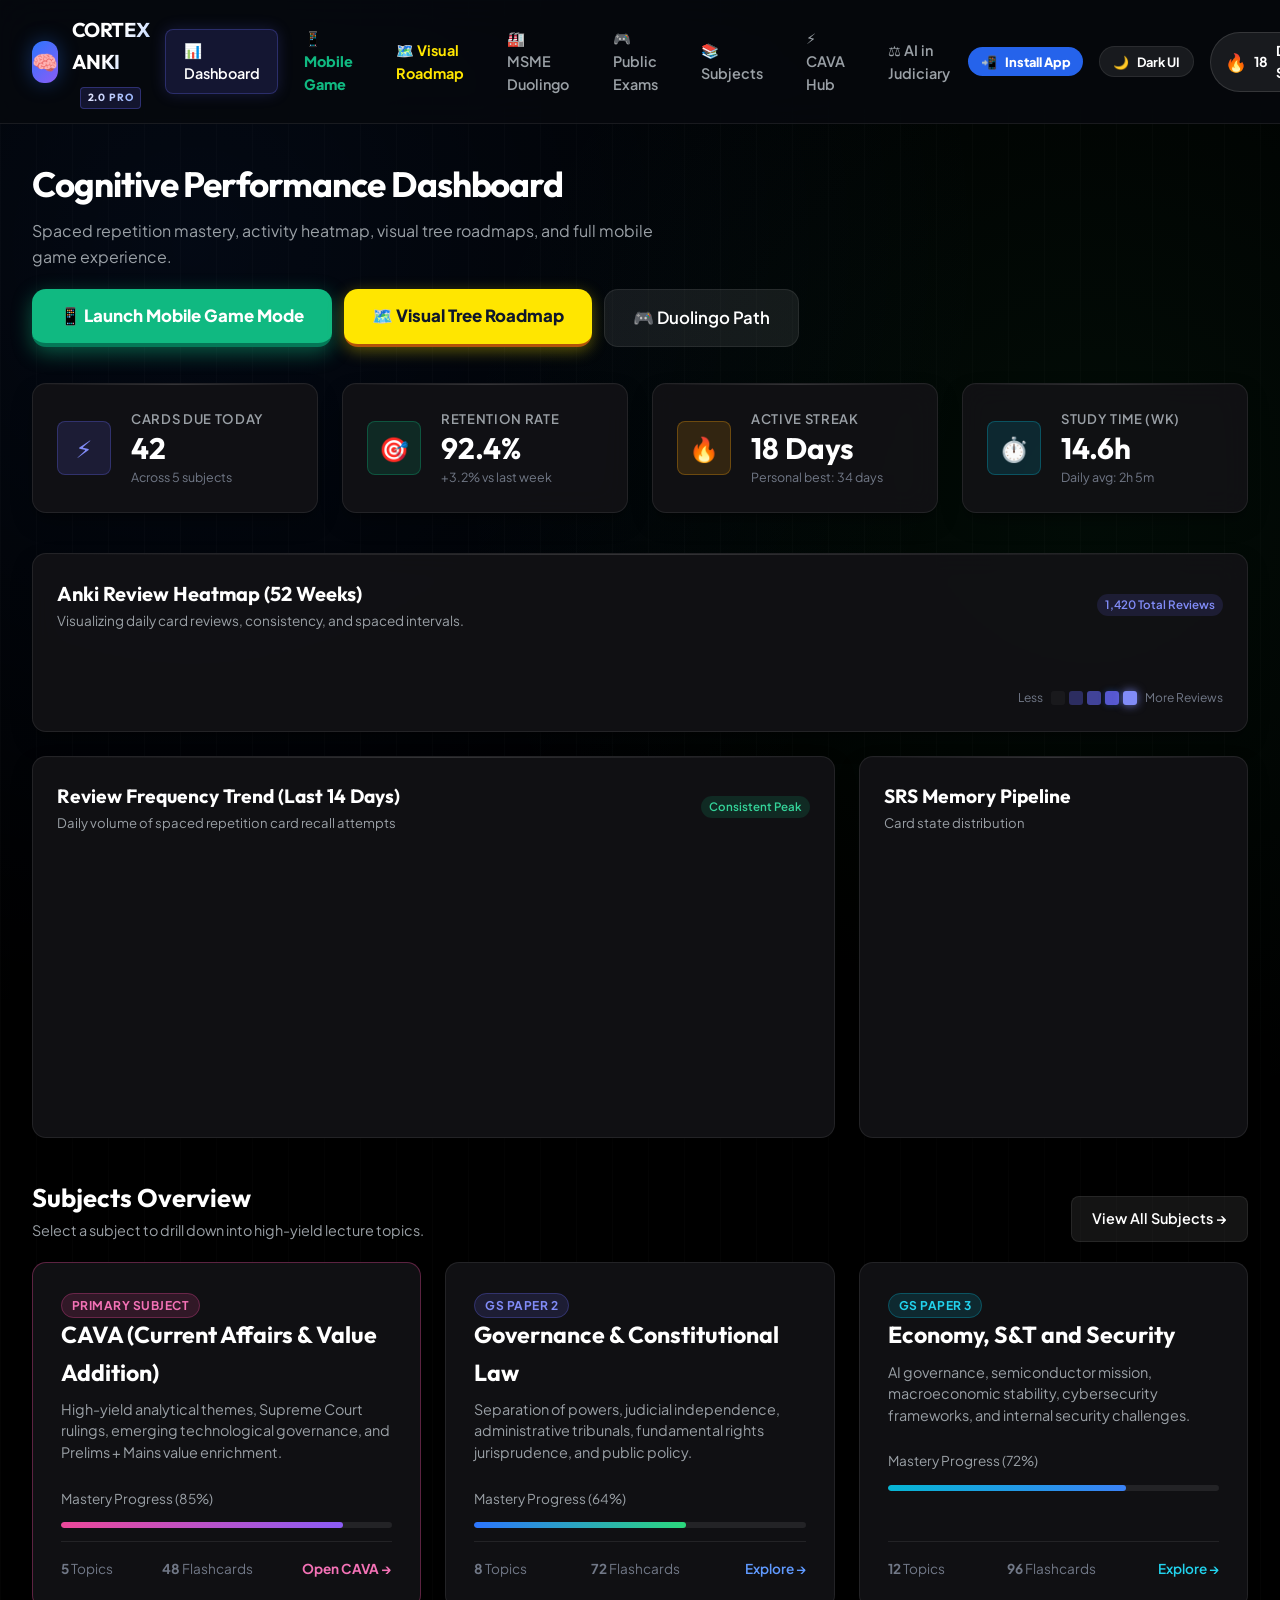
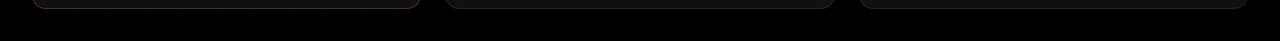
==== commit 7921503a: "feat: enable Chrome PWA installability, MSME Duolingo course, flowcharts, and mobile topic switcher" ====
--- a/index.html
+++ b/index.html
@@ -5,6 +5,14 @@
   <meta name="viewport" content="width=device-width, initial-scale=1.0">
   <title>Cortex Anki 2.0 | Advanced UPSC Knowledge & SRS Engine</title>
   <meta name="description" content="Next-generation Anki spaced repetition and lecture comprehension system for civil services and high-yield study.">
+  <link rel="manifest" href="manifest.json">
+  <link rel="icon" type="image/png" sizes="192x192" href="icons/icon-192.png">
+  <link rel="icon" type="image/png" sizes="32x32" href="icons/favicon-32.png">
+  <link rel="apple-touch-icon" href="icons/apple-touch-icon.png">
+  <meta name="mobile-web-app-capable" content="yes">
+  <meta name="apple-mobile-web-app-capable" content="yes">
+  <meta name="apple-mobile-web-app-status-bar-style" content="black-translucent">
+  <meta name="apple-mobile-web-app-title" content="Cortex Quest">
   <link rel="stylesheet" href="style.css">
 </head>
 <body>
@@ -22,6 +30,7 @@
       <li><a href="index.html" class="nav-link active" id="nav-dashboard">📊 Dashboard</a></li>
       <li><a href="mobile/index.html" class="nav-link" id="nav-mobile-game" style="color:#10b981; font-weight:800;">📱 Mobile Game</a></li>
       <li><a href="roadmap_notes.html" class="nav-link" id="nav-roadmap" style="color:#ffe600; font-weight:700;">🗺️ Visual Roadmap</a></li>
+      <li><a href="msme_duo.html" class="nav-link" id="nav-duo-msme">🏭 MSME Duolingo</a></li>
       <li><a href="public_exam_duo.html" class="nav-link" id="nav-duo-exam">🎮 Public Exams</a></li>
       <li><a href="subjects.html" class="nav-link" id="nav-subjects">📚 Subjects</a></li>
       <li><a href="cava.html" class="nav-link" id="nav-cava">⚡ CAVA Hub</a></li>
@@ -29,6 +38,9 @@
     </ul>
 
     <div class="nav-actions">
+      <button class="btn btn-sm btn-pwa-install" id="nav-install-btn" onclick="window.triggerPwaInstall()" style="background:#2563eb; color:#fff; font-weight:800; border-radius:999px; text-decoration:none;" title="Install on Google Chrome">
+        <span>📲</span> Install App
+      </button>
       <button class="btn btn-sm btn-secondary" id="global-theme-toggle" style="font-weight:700; border-radius:999px;" title="Switch Samsung One UI Theme">
         <span id="global-theme-icon">🌙</span> <span id="global-theme-text">Dark UI</span>
       </button>
@@ -301,5 +313,6 @@
   <script src="theme_sync.js"></script>
   <script src="lecture_data.js"></script>
   <script src="app.js"></script>
+  <script src="pwa_installer.js"></script>
 </body>
 </html>
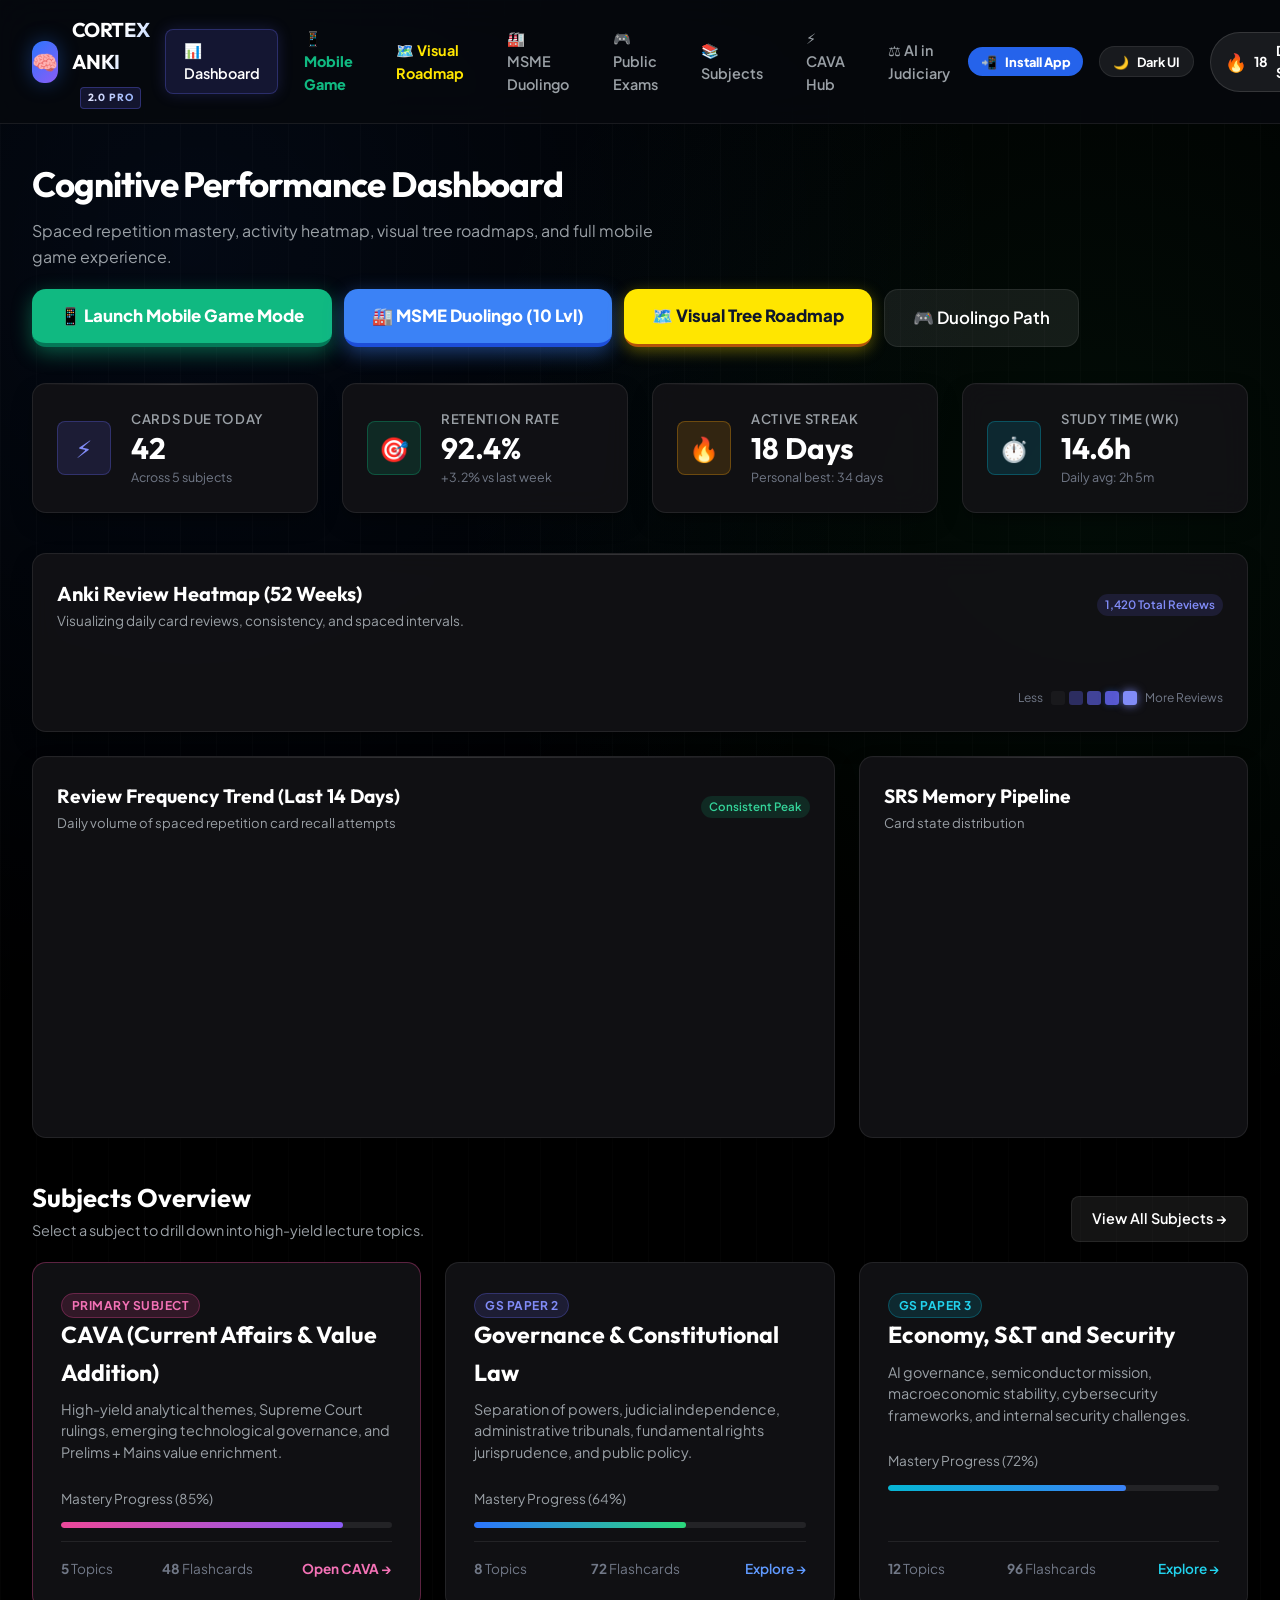
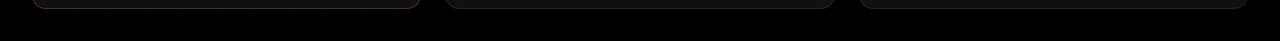
==== commit cab0d22e: "fix(web): break service worker cache with v2.5 network-first, add MSME to CAVA hub and visual roadma" ====
--- a/index.html
+++ b/index.html
@@ -67,6 +67,9 @@
         <a href="mobile/index.html" class="btn btn-lg" style="background:#10b981; color:#fff; font-weight:900; border-bottom:4px solid #047857; box-shadow:0 6px 20px rgba(16,185,129,0.45);" id="btn-hero-mobile-game">
           📱 Launch Mobile Game Mode
         </a>
+        <a href="msme_duo.html" class="btn btn-lg" style="background:#3b82f6; color:#fff; font-weight:800; border-bottom:4px solid #1d4ed8; box-shadow:0 6px 20px rgba(59,130,246,0.45);" id="btn-hero-msme">
+          🏭 MSME Duolingo (10 Lvl)
+        </a>
         <a href="roadmap_notes.html" class="btn btn-lg" style="background:#ffe600; color:#0f172a; font-weight:800; border-bottom:3px solid #b45309; box-shadow:0 4px 15px rgba(255,230,0,0.35);" id="btn-hero-roadmap">
           🗺️ Visual Tree Roadmap
         </a>
@@ -310,9 +313,9 @@
   </div>
 
   <!-- Scripts -->
-  <script src="theme_sync.js"></script>
-  <script src="lecture_data.js"></script>
-  <script src="app.js"></script>
-  <script src="pwa_installer.js"></script>
+  <script src="theme_sync.js?v=2.5"></script>
+  <script src="lecture_data.js?v=2.5"></script>
+  <script src="app.js?v=2.5"></script>
+  <script src="pwa_installer.js?v=2.5"></script>
 </body>
 </html>
--- a/style.css
+++ b/style.css
@@ -3474,3 +3474,426 @@
   }
 }
 
+/* ==========================================================================
+   QUESTION FEEDBACK & LESSON-WISE STARS MATRIX (DUOLINGO DESKTOP)
+   ========================================================================== */
+
+/* In-Lesson Question Feedback Box */
+.duo-q-feedback-box {
+  margin-top: 0.85rem;
+  padding: 0.75rem 1rem;
+  background: rgba(15, 23, 42, 0.75);
+  border: 1px solid rgba(255, 255, 255, 0.12);
+  border-radius: 12px;
+  display: flex;
+  flex-direction: column;
+  gap: 0.5rem;
+  animation: fadeIn 0.25s ease-out;
+}
+
+.q-fb-header {
+  display: flex;
+  align-items: center;
+  justify-content: space-between;
+  gap: 0.5rem;
+}
+
+.q-fb-title {
+  font-size: 0.78rem;
+  font-weight: 700;
+  color: #94a3b8;
+  text-transform: uppercase;
+  letter-spacing: 0.04em;
+}
+
+.q-fb-tag-saved {
+  font-size: 0.75rem;
+  font-weight: 800;
+  color: #10b981;
+  background: rgba(16, 185, 129, 0.15);
+  border: 1px solid rgba(16, 185, 129, 0.3);
+  padding: 2px 8px;
+  border-radius: 999px;
+  animation: pulseOnce 0.3s ease;
+}
+
+@keyframes pulseOnce {
+  0% { transform: scale(0.9); }
+  50% { transform: scale(1.05); }
+  100% { transform: scale(1); }
+}
+
+.q-fb-chips {
+  display: flex;
+  flex-wrap: wrap;
+  gap: 0.45rem;
+}
+
+.q-fb-chip {
+  padding: 0.35rem 0.75rem;
+  font-size: 0.82rem;
+  font-weight: 600;
+  border-radius: 8px;
+  background: rgba(255, 255, 255, 0.05);
+  border: 1px solid rgba(255, 255, 255, 0.15);
+  color: #e2e8f0;
+  cursor: pointer;
+  transition: all 0.15s ease;
+  user-select: none;
+}
+
+.q-fb-chip:hover {
+  background: rgba(255, 255, 255, 0.12);
+  border-color: rgba(255, 255, 255, 0.3);
+  transform: translateY(-1px);
+}
+
+.q-fb-chip.selected {
+  background: rgba(59, 130, 246, 0.25);
+  border-color: #3b82f6;
+  color: #60a5fa;
+  font-weight: 700;
+  box-shadow: 0 0 10px rgba(59, 130, 246, 0.3);
+}
+
+.q-fb-input-row {
+  display: flex;
+  gap: 0.5rem;
+  margin-top: 0.2rem;
+}
+
+.q-fb-note-input {
+  flex: 1;
+  background: rgba(0, 0, 0, 0.35);
+  border: 1px solid rgba(255, 255, 255, 0.12);
+  border-radius: 8px;
+  padding: 0.4rem 0.75rem;
+  font-size: 0.82rem;
+  color: #fff;
+  outline: none;
+  transition: border-color 0.2s ease;
+}
+
+.q-fb-note-input:focus {
+  border-color: #3b82f6;
+  box-shadow: 0 0 8px rgba(59, 130, 246, 0.25);
+}
+
+.q-fb-note-btn {
+  padding: 0.4rem 0.85rem;
+  font-size: 0.8rem;
+  font-weight: 700;
+  background: #334155;
+  border: 1px solid rgba(255, 255, 255, 0.15);
+  color: #f1f5f9;
+  border-radius: 8px;
+  cursor: pointer;
+  transition: background 0.15s ease;
+}
+
+.q-fb-note-btn:hover {
+  background: #475569;
+}
+
+/* Lesson-Wise Stars Matrix Box */
+.duo-stars-matrix-wrap {
+  background: rgba(15, 23, 42, 0.85);
+  border: 1px solid rgba(250, 204, 21, 0.25);
+  border-radius: 16px;
+  padding: 1.25rem;
+  margin: 1.5rem 0;
+  text-align: left;
+}
+
+.duo-stars-table-scroll {
+  max-height: 280px;
+  overflow-y: auto;
+  margin-top: 0.75rem;
+  border: 1px solid rgba(255, 255, 255, 0.08);
+  border-radius: 10px;
+}
+
+.duo-stars-table {
+  width: 100%;
+  border-collapse: collapse;
+  font-size: 0.84rem;
+}
+
+.duo-stars-table th {
+  position: sticky;
+  top: 0;
+  background: #1e293b;
+  padding: 0.6rem 0.85rem;
+  font-size: 0.75rem;
+  font-weight: 800;
+  color: #94a3b8;
+  text-transform: uppercase;
+  letter-spacing: 0.05em;
+  border-bottom: 1px solid rgba(255, 255, 255, 0.1);
+  text-align: left;
+  z-index: 2;
+}
+
+.duo-stars-table td {
+  padding: 0.55rem 0.85rem;
+  border-bottom: 1px solid rgba(255, 255, 255, 0.05);
+  color: #cbd5e1;
+}
+
+.duo-stars-table tr:hover {
+  background: rgba(255, 255, 255, 0.03);
+}
+
+.duo-stars-table tr.highlight-current {
+  background: rgba(234, 179, 8, 0.12);
+}
+
+.duo-stars-table .star-cell {
+  font-size: 0.95rem;
+  white-space: nowrap;
+}
+
+.status-badge {
+  display: inline-block;
+  padding: 2px 7px;
+  border-radius: 6px;
+  font-size: 0.72rem;
+  font-weight: 700;
+}
+
+.status-badge.done {
+  background: rgba(16, 185, 129, 0.18);
+  color: #34d399;
+  border: 1px solid rgba(16, 185, 129, 0.35);
+}
+
+.status-badge.pending {
+  background: rgba(148, 163, 184, 0.12);
+  color: #94a3b8;
+  border: 1px solid rgba(148, 163, 184, 0.25);
+}
+
+.notes-count-badge {
+  display: inline-block;
+  padding: 2px 6px;
+  border-radius: 6px;
+  font-size: 0.72rem;
+  font-weight: 700;
+  background: rgba(59, 130, 246, 0.15);
+  color: #60a5fa;
+  border: 1px solid rgba(59, 130, 246, 0.3);
+}
+
+/* AI Course Feedback Form */
+.duo-ai-feedback-box {
+  background: rgba(30, 41, 59, 0.7);
+  border: 1px solid rgba(255, 255, 255, 0.12);
+  border-radius: 14px;
+  padding: 1.25rem;
+  margin-top: 1.25rem;
+  text-align: left;
+}
+
+.course-star-rating-row {
+  display: flex;
+  align-items: center;
+  gap: 0.75rem;
+  margin-bottom: 0.5rem;
+}
+
+.rating-stars {
+  display: flex;
+  gap: 0.25rem;
+}
+
+.star-btn {
+  background: transparent;
+  border: none;
+  font-size: 1.35rem;
+  cursor: pointer;
+  filter: grayscale(100%);
+  opacity: 0.4;
+  transition: all 0.15s ease;
+  padding: 0;
+}
+
+.star-btn.active, .star-btn:hover {
+  filter: grayscale(0%);
+  opacity: 1;
+  transform: scale(1.15);
+}
+
+.course-quick-tags {
+  display: flex;
+  flex-wrap: wrap;
+  gap: 0.4rem;
+  align-items: center;
+}
+
+.quick-fb-tag {
+  background: rgba(255, 255, 255, 0.05);
+  border: 1px solid rgba(255, 255, 255, 0.12);
+  border-radius: 999px;
+  color: #cbd5e1;
+  font-size: 0.75rem;
+  font-weight: 600;
+  padding: 3px 9px;
+  cursor: pointer;
+  transition: all 0.15s ease;
+}
+
+.quick-fb-tag:hover {
+  background: rgba(250, 204, 21, 0.15);
+  border-color: #facc15;
+  color: #facc15;
+}
+
+.course-feedback-textarea {
+  width: 100%;
+  box-sizing: border-box;
+  background: rgba(15, 23, 42, 0.85);
+  border: 1px solid rgba(255, 255, 255, 0.15);
+  border-radius: 10px;
+  padding: 0.65rem 0.85rem;
+  font-family: inherit;
+  font-size: 0.85rem;
+  color: #fff;
+  resize: vertical;
+  margin: 0.5rem 0 0.85rem 0;
+  outline: none;
+}
+
+.course-feedback-textarea:focus {
+  border-color: #38bdf8;
+  box-shadow: 0 0 10px rgba(56, 189, 248, 0.25);
+}
+
+.feedback-export-btn-group {
+  display: flex;
+  gap: 0.75rem;
+  flex-wrap: wrap;
+}
+
+.btn-copy-ai-feedback {
+  flex: 1;
+  min-width: 200px;
+  padding: 0.75rem 1.25rem;
+  background: linear-gradient(135deg, #2563eb, #1d4ed8);
+  border: 1.5px solid #3b82f6;
+  border-radius: 10px;
+  color: #fff;
+  font-family: var(--font-display);
+  font-size: 0.92rem;
+  font-weight: 800;
+  cursor: pointer;
+  display: flex;
+  align-items: center;
+  justify-content: center;
+  gap: 0.5rem;
+  transition: all 0.15s ease;
+  box-shadow: 0 4px 14px rgba(37, 99, 235, 0.35);
+}
+
+.btn-copy-ai-feedback:hover {
+  background: linear-gradient(135deg, #1d4ed8, #1e40af);
+  transform: translateY(-1px);
+}
+
+.btn-copy-ai-feedback:active {
+  transform: translateY(1px);
+}
+
+.btn-download-json-feedback {
+  padding: 0.75rem 1.15rem;
+  background: rgba(255, 255, 255, 0.06);
+  border: 1px solid rgba(255, 255, 255, 0.18);
+  border-radius: 10px;
+  color: #cbd5e1;
+  font-family: inherit;
+  font-size: 0.88rem;
+  font-weight: 700;
+  cursor: pointer;
+  display: flex;
+  align-items: center;
+  gap: 0.4rem;
+  transition: all 0.15s ease;
+}
+
+.btn-download-json-feedback:hover {
+  background: rgba(255, 255, 255, 0.12);
+  color: #fff;
+}
+
+/* Standalone Stars & Feedback Modal */
+.duo-stars-modal-overlay {
+  display: none;
+  position: fixed;
+  top: 0;
+  left: 0;
+  right: 0;
+  bottom: 0;
+  background: rgba(0, 0, 0, 0.75);
+  backdrop-filter: blur(8px);
+  -webkit-backdrop-filter: blur(8px);
+  z-index: 9999;
+  align-items: center;
+  justify-content: center;
+  padding: 1.5rem;
+}
+
+.duo-stars-modal-overlay.active {
+  display: flex;
+}
+
+.duo-stars-modal-dialog {
+  background: #0f172a;
+  border: 1px solid rgba(255, 255, 255, 0.15);
+  border-radius: 20px;
+  max-width: 680px;
+  width: 100%;
+  max-height: 90vh;
+  display: flex;
+  flex-direction: column;
+  box-shadow: 0 25px 60px rgba(0, 0, 0, 0.6);
+  overflow: hidden;
+  animation: modalScaleUp 0.25s ease-out;
+}
+
+@keyframes modalScaleUp {
+  from { opacity: 0; transform: scale(0.95); }
+  to { opacity: 1; transform: scale(1); }
+}
+
+.duo-stars-modal-header {
+  padding: 1.25rem 1.5rem;
+  border-bottom: 1px solid rgba(255, 255, 255, 0.1);
+  display: flex;
+  align-items: center;
+  justify-content: space-between;
+}
+
+.duo-stars-modal-close {
+  background: rgba(255, 255, 255, 0.08);
+  border: none;
+  color: #94a3b8;
+  font-size: 1.5rem;
+  width: 36px;
+  height: 36px;
+  border-radius: 50%;
+  display: flex;
+  align-items: center;
+  justify-content: center;
+  cursor: pointer;
+  transition: all 0.15s ease;
+}
+
+.duo-stars-modal-close:hover {
+  background: rgba(255, 255, 255, 0.18);
+  color: #fff;
+}
+
+.duo-stars-modal-body {
+  padding: 1.25rem 1.5rem;
+  overflow-y: auto;
+}
+
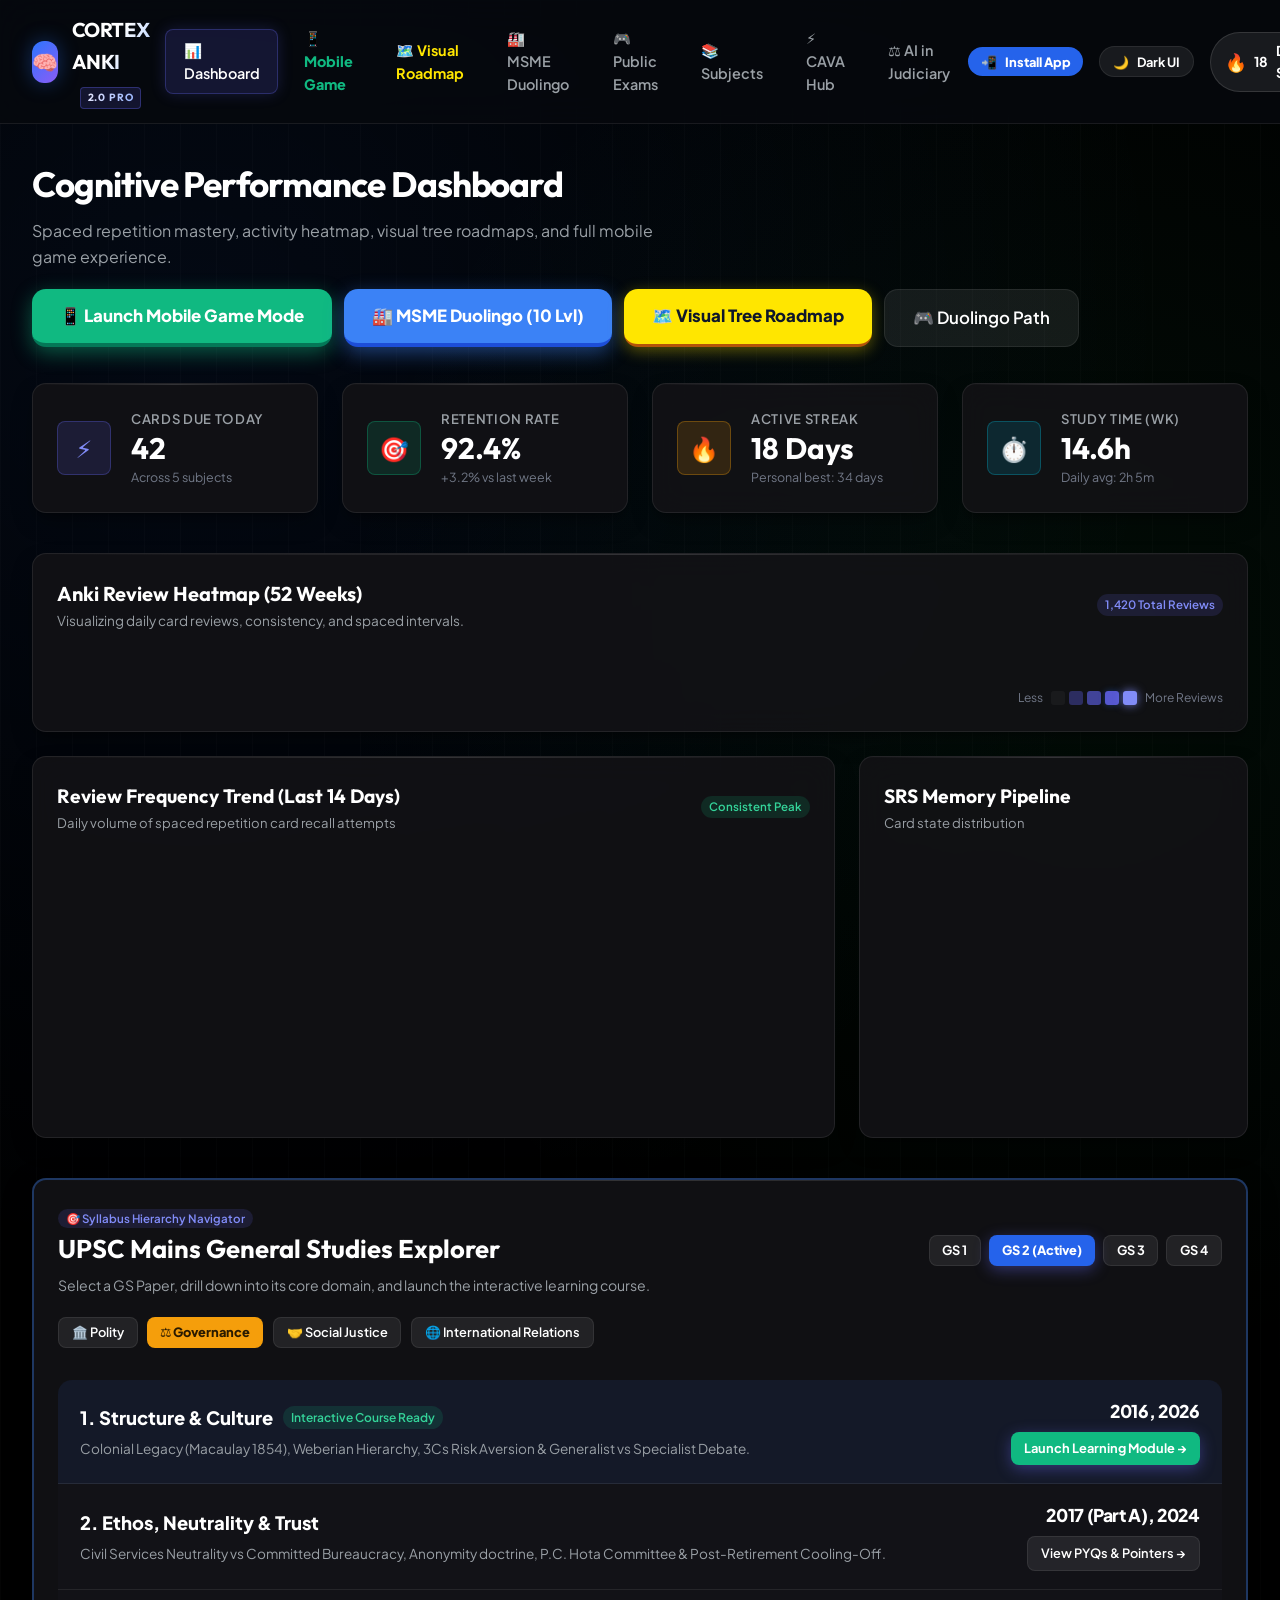
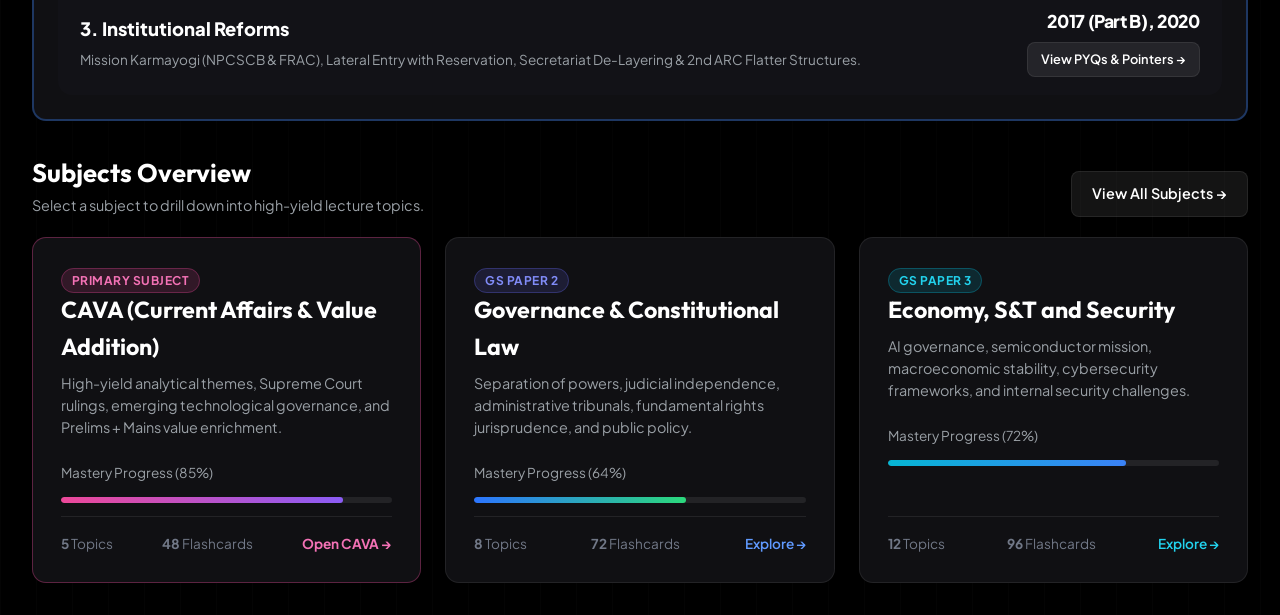
==== commit 86f3e302: "feat: add GS Syllabus Explorer and Civil Services Structure & Culture learning module with 2016 & 20" ====
--- a/index.html
+++ b/index.html
@@ -13,7 +13,7 @@
   <meta name="apple-mobile-web-app-capable" content="yes">
   <meta name="apple-mobile-web-app-status-bar-style" content="black-translucent">
   <meta name="apple-mobile-web-app-title" content="Cortex Quest">
-  <link rel="stylesheet" href="style.css">
+  <link rel="stylesheet" href="style.css?v=2.9">
 </head>
 <body>
 
@@ -194,6 +194,79 @@
 
     </section>
 
+    <!-- GS Mains Syllabus Interactive Dashboard Explorer -->
+    <section class="glass-card" style="margin-top: 1.5rem; margin-bottom: 2rem; border: 2px solid rgba(59,130,246,0.35); box-shadow: 0 10px 30px rgba(0,0,0,0.25);">
+      <div style="display:flex; justify-content:space-between; align-items:center; flex-wrap:wrap; gap:1rem; margin-bottom:1.25rem;">
+        <div>
+          <span class="badge badge-primary" style="margin-bottom:0.4rem;">🎯 Syllabus Hierarchy Navigator</span>
+          <h3 style="font-family:var(--font-display); font-size:1.6rem; color:#fff; margin:0 0 4px;">UPSC Mains General Studies Explorer</h3>
+          <p style="font-size:0.88rem; color:var(--text-muted); margin:0;">Select a GS Paper, drill down into its core domain, and launch the interactive learning course.</p>
+        </div>
+        <div style="display:flex; gap:0.5rem;" id="idx-paper-tabs">
+          <button class="btn btn-sm btn-secondary" data-paper="gs1" style="font-weight:700;">GS 1</button>
+          <button class="btn btn-sm btn-primary" data-paper="gs2" style="font-weight:800; background:#2563eb;">GS 2 (Active)</button>
+          <button class="btn btn-sm btn-secondary" data-paper="gs3" style="font-weight:700;">GS 3</button>
+          <button class="btn btn-sm btn-secondary" data-paper="gs4" style="font-weight:700;">GS 4</button>
+        </div>
+      </div>
+
+      <!-- Domain Navigation Pills -->
+      <div style="display:flex; gap:0.6rem; overflow-x:auto; padding-bottom:0.75rem; border-bottom:1px solid var(--border-color); margin-bottom:1.25rem;" id="idx-domain-tabs">
+        <button class="btn btn-sm btn-secondary" data-domain="polity">🏛️ Polity</button>
+        <button class="btn btn-sm" data-domain="governance" style="background:#f59e0b; color:#2a1a00; font-weight:800;">⚖️ Governance</button>
+        <button class="btn btn-sm btn-secondary" data-domain="justice">🤝 Social Justice</button>
+        <button class="btn btn-sm btn-secondary" data-domain="ir">🌐 International Relations</button>
+      </div>
+
+      <!-- Themes List Container (Matches User Image) -->
+      <div id="idx-themes-container" style="background:rgba(20,21,25,0.6); border:1.5px solid var(--border-color); border-radius:14px; overflow:hidden;">
+        <!-- Theme 1 -->
+        <div style="display:flex; justify-content:space-between; align-items:center; padding:1.1rem 1.4rem; border-bottom:1px solid rgba(255,255,255,0.08); background:rgba(37,99,235,0.08);">
+          <div>
+            <div style="display:flex; align-items:center; gap:0.6rem;">
+              <span style="font-size:1.15rem; font-weight:800; color:#fff;">1. Structure & Culture</span>
+              <span class="badge badge-success" style="font-size:0.75rem;">Interactive Course Ready</span>
+            </div>
+            <p style="font-size:0.85rem; color:var(--text-muted); margin:0.35rem 0 0;">Colonial Legacy (Macaulay 1854), Weberian Hierarchy, 3Cs Risk Aversion & Generalist vs Specialist Debate.</p>
+          </div>
+          <div style="text-align:right; flex-shrink:0; margin-left:1rem;">
+            <div style="font-size:1.1rem; font-weight:800; color:#fff; letter-spacing:-0.02em;">2016, 2026</div>
+            <a href="mobile/index.html?topic=cs_structure" class="btn btn-sm btn-primary" style="margin-top:0.4rem; font-weight:700; background:#10b981;">
+              Launch Learning Module →
+            </a>
+          </div>
+        </div>
+
+        <!-- Theme 2 -->
+        <div style="display:flex; justify-content:space-between; align-items:center; padding:1.1rem 1.4rem; border-bottom:1px solid rgba(255,255,255,0.08);">
+          <div>
+            <div style="font-size:1.15rem; font-weight:800; color:#fff;">2. Ethos, Neutrality & Trust</div>
+            <p style="font-size:0.85rem; color:var(--text-muted); margin:0.35rem 0 0;">Civil Services Neutrality vs Committed Bureaucracy, Anonymity doctrine, P.C. Hota Committee & Post-Retirement Cooling-Off.</p>
+          </div>
+          <div style="text-align:right; flex-shrink:0; margin-left:1rem;">
+            <div style="font-size:1.1rem; font-weight:800; color:#fff; letter-spacing:-0.02em;">2017 (Part A), 2024</div>
+            <a href="mobile/index.html?topic=cs_structure" class="btn btn-sm btn-secondary" style="margin-top:0.4rem; font-weight:600;">
+              View PYQs & Pointers →
+            </a>
+          </div>
+        </div>
+
+        <!-- Theme 3 -->
+        <div style="display:flex; justify-content:space-between; align-items:center; padding:1.1rem 1.4rem;">
+          <div>
+            <div style="font-size:1.15rem; font-weight:800; color:#fff;">3. Institutional Reforms</div>
+            <p style="font-size:0.85rem; color:var(--text-muted); margin:0.35rem 0 0;">Mission Karmayogi (NPCSCB & FRAC), Lateral Entry with Reservation, Secretariat De-Layering & 2nd ARC Flatter Structures.</p>
+          </div>
+          <div style="text-align:right; flex-shrink:0; margin-left:1rem;">
+            <div style="font-size:1.1rem; font-weight:800; color:#fff; letter-spacing:-0.02em;">2017 (Part B), 2020</div>
+            <a href="mobile/index.html?topic=cs_structure" class="btn btn-sm btn-secondary" style="margin-top:0.4rem; font-weight:600;">
+              View PYQs & Pointers →
+            </a>
+          </div>
+        </div>
+      </div>
+    </section>
+
     <!-- Featured Subject & Quick Links -->
     <section class="page-header" style="margin-top: 1rem; margin-bottom: 1.25rem;">
       <div class="page-header-content">
@@ -313,9 +386,9 @@
   </div>
 
   <!-- Scripts -->
-  <script src="theme_sync.js?v=2.5"></script>
-  <script src="lecture_data.js?v=2.5"></script>
-  <script src="app.js?v=2.5"></script>
-  <script src="pwa_installer.js?v=2.5"></script>
+  <script src="theme_sync.js?v=2.9"></script>
+  <script src="lecture_data.js?v=2.9"></script>
+  <script src="app.js?v=2.9"></script>
+  <script src="pwa_installer.js?v=2.9"></script>
 </body>
 </html>
--- a/style.css
+++ b/style.css
@@ -2069,22 +2069,26 @@
   z-index: 9999;
   display: none;
   flex-direction: column;
+  justify-content: flex-start;
+  overflow: hidden;
+}
+
+.duo-modal.active {
+  display: flex !important;
+}
+
+.duo-lesson-header {
+  flex-shrink: 0;
+  display: flex;
+  align-items: center;
   justify-content: space-between;
-}
-
-.duo-modal.active {
-  display: flex;
-}
-
-.duo-lesson-header {
-  display: flex;
-  align-items: center;
-  justify-content: space-between;
-  padding: 1.25rem 2rem;
+  padding: 1rem 2rem;
   border-bottom: 1px solid var(--border-subtle);
   max-width: 900px;
   margin: 0 auto;
   width: 100%;
+  background: #07090e;
+  z-index: 20;
 }
 
 .btn-close-lesson {
@@ -2128,13 +2132,17 @@
 /* Arena Body */
 .duo-lesson-arena {
   flex: 1;
-  max-width: 780px;
+  max-width: 860px;
   width: 100%;
   margin: 0 auto;
-  padding: 2rem 1.5rem;
+  padding: 1.5rem 1.5rem 2.5rem;
   display: flex;
   flex-direction: column;
-  justify-content: center;
+  justify-content: flex-start;
+  overflow-y: auto;
+  overflow-x: hidden;
+  -webkit-overflow-scrolling: touch;
+  min-height: 0;
 }
 
 /* Concept Task Card */
@@ -2359,10 +2367,12 @@
 
 /* Lesson Bottom Action Bar */
 .lesson-bottom-bar {
+  flex-shrink: 0;
   padding: 1.5rem 2rem;
   border-top: 1px solid var(--border-subtle);
   background: #0b0f19;
   transition: background 0.3s ease;
+  z-index: 20;
 }
 
 .lesson-bottom-inner {
@@ -3897,3 +3907,432 @@
   overflow-y: auto;
 }
 
+/* ==========================================================================
+   INNOVATIVE LEARNING FORMATS (NO STANDARD MCQS)
+   1. Category Sorter / Concept Bucketer
+   2. Cloze Chips / Interactive Fill-in-the-Blanks
+   3. Flaw Hunter / Spot the Impostor
+   4. Case Study Simulation / Mini-Tribunal Judge
+   5. Binary Policy Verdict
+   ========================================================================== */
+
+/* 1. Category Sorter / Concept Bucketing */
+.duo-sorter-wrap {
+  display: flex;
+  flex-direction: column;
+  gap: 1.25rem;
+}
+.duo-bucket-grid {
+  display: grid;
+  grid-template-columns: repeat(auto-fit, minmax(200px, 1fr));
+  gap: 0.85rem;
+}
+.duo-bucket {
+  background: rgba(15, 23, 42, 0.7);
+  border: 2px dashed rgba(99, 102, 241, 0.4);
+  border-radius: var(--radius-md);
+  padding: 0.85rem;
+  min-height: 110px;
+  display: flex;
+  flex-direction: column;
+  transition: all 0.2s ease;
+}
+.duo-bucket.dragover {
+  border-color: #38bdf8;
+  background: rgba(56, 189, 248, 0.1);
+}
+.duo-bucket-title {
+  font-size: 0.85rem;
+  font-weight: 800;
+  text-transform: uppercase;
+  color: #a5b4fc;
+  margin-bottom: 0.5rem;
+  display: flex;
+  justify-content: space-between;
+  align-items: center;
+}
+.duo-bucket-count {
+  background: rgba(99, 102, 241, 0.3);
+  color: #fff;
+  padding: 2px 8px;
+  border-radius: 999px;
+  font-size: 0.75rem;
+}
+.duo-bucket-items {
+  display: flex;
+  flex-direction: column;
+  gap: 0.4rem;
+  flex: 1;
+}
+.duo-placed-item {
+  background: rgba(255, 255, 255, 0.08);
+  border: 1px solid rgba(255, 255, 255, 0.15);
+  border-radius: 8px;
+  padding: 0.4rem 0.65rem;
+  font-size: 0.82rem;
+  color: #f1f5f9;
+  display: flex;
+  justify-content: space-between;
+  align-items: center;
+  animation: fadeInPop 0.2s ease;
+}
+.duo-remove-placed {
+  cursor: pointer;
+  color: #ef4444;
+  margin-left: 0.5rem;
+  font-weight: bold;
+}
+.duo-sorter-items-pool {
+  display: flex;
+  flex-direction: column;
+  gap: 0.75rem;
+}
+.duo-sorter-card {
+  background: rgba(255, 255, 255, 0.05);
+  border: 2px solid rgba(255, 255, 255, 0.12);
+  border-bottom: 3.5px solid rgba(255, 255, 255, 0.22);
+  border-radius: var(--radius-sm);
+  padding: 0.9rem 1.1rem;
+  display: flex;
+  flex-direction: column;
+  gap: 0.65rem;
+  transition: all 0.15s ease;
+  pointer-events: auto !important;
+  position: relative;
+}
+.duo-sorter-card.classified {
+  opacity: 1 !important;
+  border-color: rgba(16, 185, 129, 0.5) !important;
+  background: rgba(16, 185, 129, 0.08) !important;
+  border-bottom-color: #10b981 !important;
+}
+.duo-sorter-card-text {
+  font-size: 0.98rem;
+  font-weight: 700;
+  color: #f8fafc;
+  line-height: 1.4;
+}
+.duo-cat-buttons {
+  display: flex;
+  flex-wrap: wrap;
+  gap: 0.55rem;
+  position: relative;
+  z-index: 5;
+}
+.duo-cat-btn {
+  background: rgba(59, 130, 246, 0.15) !important;
+  border: 1.5px solid #3b82f6 !important;
+  color: #93c5fd !important;
+  font-size: 0.84rem !important;
+  font-weight: 700 !important;
+  padding: 0.45rem 0.95rem !important;
+  border-radius: 999px !important;
+  cursor: pointer !important;
+  pointer-events: auto !important;
+  position: relative !important;
+  z-index: 10 !important;
+  user-select: none !important;
+  -webkit-user-select: none !important;
+  transition: all 0.15s ease !important;
+  outline: none;
+}
+.duo-cat-btn:hover {
+  background: rgba(59, 130, 246, 0.35) !important;
+  border-color: #60a5fa !important;
+  color: #ffffff !important;
+  transform: translateY(-1px);
+}
+.duo-cat-btn:active {
+  transform: translateY(1px) scale(0.98);
+}
+.duo-cat-btn.selected {
+  background: #2563eb !important;
+  border-color: #93c5fd !important;
+  color: #ffffff !important;
+  box-shadow: 0 0 14px rgba(37, 99, 235, 0.7) !important;
+  font-weight: 800 !important;
+  transform: scale(1.03);
+}
+
+/* 2. Cloze Chips / Fill-in-the-Blanks */
+.duo-cloze-wrap {
+  display: flex;
+  flex-direction: column;
+  gap: 1.5rem;
+}
+.duo-cloze-sentence-box {
+  background: rgba(15, 23, 42, 0.7);
+  border: 2px solid rgba(255, 255, 255, 0.12);
+  border-radius: var(--radius-md);
+  padding: 1.25rem 1.4rem;
+  font-size: 1.1rem;
+  line-height: 1.8;
+  color: #f1f5f9;
+}
+.duo-cloze-slot {
+  display: inline-flex;
+  align-items: center;
+  justify-content: center;
+  min-width: 110px;
+  height: 38px;
+  padding: 0 0.85rem;
+  margin: 0 0.25rem;
+  border-radius: 10px;
+  background: rgba(99, 102, 241, 0.15);
+  border: 2px dashed #6366f1;
+  color: #c7d2fe;
+  font-weight: 800;
+  font-size: 0.95rem;
+  vertical-align: middle;
+  cursor: pointer;
+  transition: all 0.15s ease;
+}
+.duo-cloze-slot.active {
+  border-color: #38bdf8;
+  border-style: solid;
+  box-shadow: 0 0 12px rgba(56, 189, 248, 0.4);
+  background: rgba(56, 189, 248, 0.2);
+  color: #fff;
+}
+.duo-cloze-slot.filled {
+  border-style: solid;
+  border-color: #10b981;
+  background: rgba(16, 185, 129, 0.2);
+  color: #34d399;
+}
+.duo-cloze-chips-bank {
+  display: flex;
+  flex-wrap: wrap;
+  gap: 0.65rem;
+  justify-content: center;
+  background: rgba(0, 0, 0, 0.25);
+  padding: 1rem;
+  border-radius: var(--radius-md);
+  border: 1px solid rgba(255, 255, 255, 0.08);
+}
+.duo-chip-btn {
+  background: rgba(255, 255, 255, 0.06);
+  border: 2px solid rgba(255, 255, 255, 0.15);
+  border-bottom: 3.5px solid rgba(255, 255, 255, 0.25);
+  border-radius: 12px;
+  padding: 0.6rem 1.15rem;
+  color: #fff;
+  font-size: 0.95rem;
+  font-weight: 700;
+  cursor: pointer;
+  transition: all 0.15s ease;
+}
+.duo-chip-btn:hover {
+  background: rgba(255, 255, 255, 0.12);
+  transform: translateY(-2px);
+}
+.duo-chip-btn.used {
+  opacity: 0.25;
+  pointer-events: none;
+}
+
+/* 3. Spot the Impostor / Statutory Flaw Hunter */
+.duo-flaw-dossier {
+  display: flex;
+  flex-direction: column;
+  gap: 0.85rem;
+}
+.duo-flaw-card {
+  background: rgba(255, 255, 255, 0.04);
+  border: 2px solid rgba(255, 255, 255, 0.12);
+  border-bottom: 4px solid rgba(255, 255, 255, 0.2);
+  border-radius: var(--radius-md);
+  padding: 1.1rem 1.25rem;
+  cursor: pointer;
+  transition: all 0.15s ease;
+  display: flex;
+  gap: 0.9rem;
+  align-items: flex-start;
+}
+.duo-flaw-card:hover {
+  background: rgba(255, 255, 255, 0.08);
+  border-color: rgba(239, 68, 68, 0.4);
+}
+.duo-flaw-card.selected {
+  border-color: #ef4444;
+  border-bottom-color: #b91c1c;
+  background: rgba(239, 68, 68, 0.15);
+  box-shadow: 0 0 16px rgba(239, 68, 68, 0.3);
+}
+.duo-flaw-badge {
+  background: rgba(239, 68, 68, 0.2);
+  color: #f87171;
+  font-size: 0.75rem;
+  font-weight: 800;
+  padding: 4px 8px;
+  border-radius: 6px;
+  text-transform: uppercase;
+  flex-shrink: 0;
+  margin-top: 2px;
+}
+.duo-flaw-card.selected .duo-flaw-badge {
+  background: #ef4444;
+  color: #fff;
+}
+.duo-flaw-text {
+  font-size: 0.98rem;
+  line-height: 1.5;
+  color: #f1f5f9;
+  font-weight: 600;
+}
+
+/* 4. Case Study Simulation / Mini-Tribunal Judge */
+.duo-case-wrap {
+  display: flex;
+  flex-direction: column;
+  gap: 1.25rem;
+}
+.duo-case-dossier-box {
+  background: linear-gradient(135deg, rgba(30, 41, 59, 0.8) 0%, rgba(15, 23, 42, 0.9) 100%);
+  border: 2px solid rgba(245, 158, 11, 0.4);
+  border-radius: var(--radius-md);
+  padding: 1.25rem;
+  box-shadow: 0 8px 25px rgba(0, 0, 0, 0.4);
+}
+.duo-case-header {
+  display: flex;
+  align-items: center;
+  justify-content: space-between;
+  border-bottom: 1px solid rgba(245, 158, 11, 0.25);
+  padding-bottom: 0.6rem;
+  margin-bottom: 0.85rem;
+}
+.duo-case-title {
+  font-size: 1.05rem;
+  font-weight: 800;
+  color: #fbbf24;
+  display: flex;
+  align-items: center;
+  gap: 0.5rem;
+}
+.duo-case-tag {
+  background: rgba(245, 158, 11, 0.2);
+  color: #fbbf24;
+  font-size: 0.75rem;
+  font-weight: 800;
+  padding: 2px 8px;
+  border-radius: 6px;
+  text-transform: uppercase;
+}
+.duo-case-facts {
+  list-style: none;
+  padding: 0;
+  margin: 0;
+  display: flex;
+  flex-direction: column;
+  gap: 0.5rem;
+}
+.duo-case-fact-item {
+  font-size: 0.92rem;
+  color: #cbd5e1;
+  line-height: 1.45;
+  display: flex;
+  gap: 0.5rem;
+}
+.duo-case-fact-bullet {
+  color: #fbbf24;
+  font-weight: bold;
+}
+.duo-verdict-title {
+  font-size: 0.95rem;
+  font-weight: 800;
+  color: #e2e8f0;
+  margin-top: 0.25rem;
+}
+.duo-verdict-grid {
+  display: flex;
+  flex-direction: column;
+  gap: 0.75rem;
+}
+.duo-verdict-card {
+  background: rgba(255, 255, 255, 0.04);
+  border: 2px solid rgba(255, 255, 255, 0.12);
+  border-bottom: 4px solid rgba(255, 255, 255, 0.2);
+  border-radius: var(--radius-sm);
+  padding: 1rem 1.15rem;
+  cursor: pointer;
+  transition: all 0.15s ease;
+  font-size: 0.95rem;
+  font-weight: 600;
+  color: #f1f5f9;
+  line-height: 1.4;
+  display: flex;
+  gap: 0.75rem;
+  align-items: center;
+}
+.duo-verdict-card:hover {
+  background: rgba(255, 255, 255, 0.08);
+}
+.duo-verdict-card.selected {
+  background: rgba(99, 102, 241, 0.2);
+  border-color: #6366f1;
+  border-bottom-color: #4338ca;
+  color: #fff;
+  box-shadow: 0 0 16px rgba(99, 102, 241, 0.35);
+}
+
+/* 5. Binary Policy Verdict / Fact vs Myth */
+.duo-binary-wrap {
+  display: flex;
+  flex-direction: column;
+  gap: 1.25rem;
+}
+.duo-binary-scenario-card {
+  background: rgba(15, 23, 42, 0.75);
+  border: 2px solid rgba(59, 130, 246, 0.35);
+  border-radius: var(--radius-md);
+  padding: 1.25rem;
+  font-size: 1.05rem;
+  line-height: 1.6;
+  color: #f1f5f9;
+}
+.duo-binary-btns {
+  display: grid;
+  grid-template-columns: 1fr 1fr;
+  gap: 1rem;
+}
+.duo-binary-btn {
+  padding: 1.15rem 1rem;
+  border-radius: var(--radius-md);
+  font-size: 1rem;
+  font-weight: 800;
+  cursor: pointer;
+  transition: all 0.15s ease;
+  display: flex;
+  flex-direction: column;
+  align-items: center;
+  justify-content: center;
+  gap: 0.4rem;
+  text-align: center;
+  border: 2px solid rgba(255, 255, 255, 0.15);
+  border-bottom: 5px solid rgba(255, 255, 255, 0.25);
+  background: rgba(255, 255, 255, 0.05);
+  color: #fff;
+}
+.duo-binary-btn:hover {
+  transform: translateY(-2px);
+}
+.duo-binary-btn.btn-true.selected {
+  border-color: #10b981;
+  border-bottom-color: #047857;
+  background: rgba(16, 185, 129, 0.25);
+  color: #34d399;
+  box-shadow: 0 0 15px rgba(16, 185, 129, 0.35);
+}
+.duo-binary-btn.btn-false.selected {
+  border-color: #ef4444;
+  border-bottom-color: #b91c1c;
+  background: rgba(239, 68, 68, 0.25);
+  color: #f87171;
+  box-shadow: 0 0 15px rgba(239, 68, 68, 0.35);
+}
+@keyframes fadeInPop {
+  from { opacity: 0; transform: scale(0.9); }
+  to { opacity: 1; transform: scale(1); }
+}
+
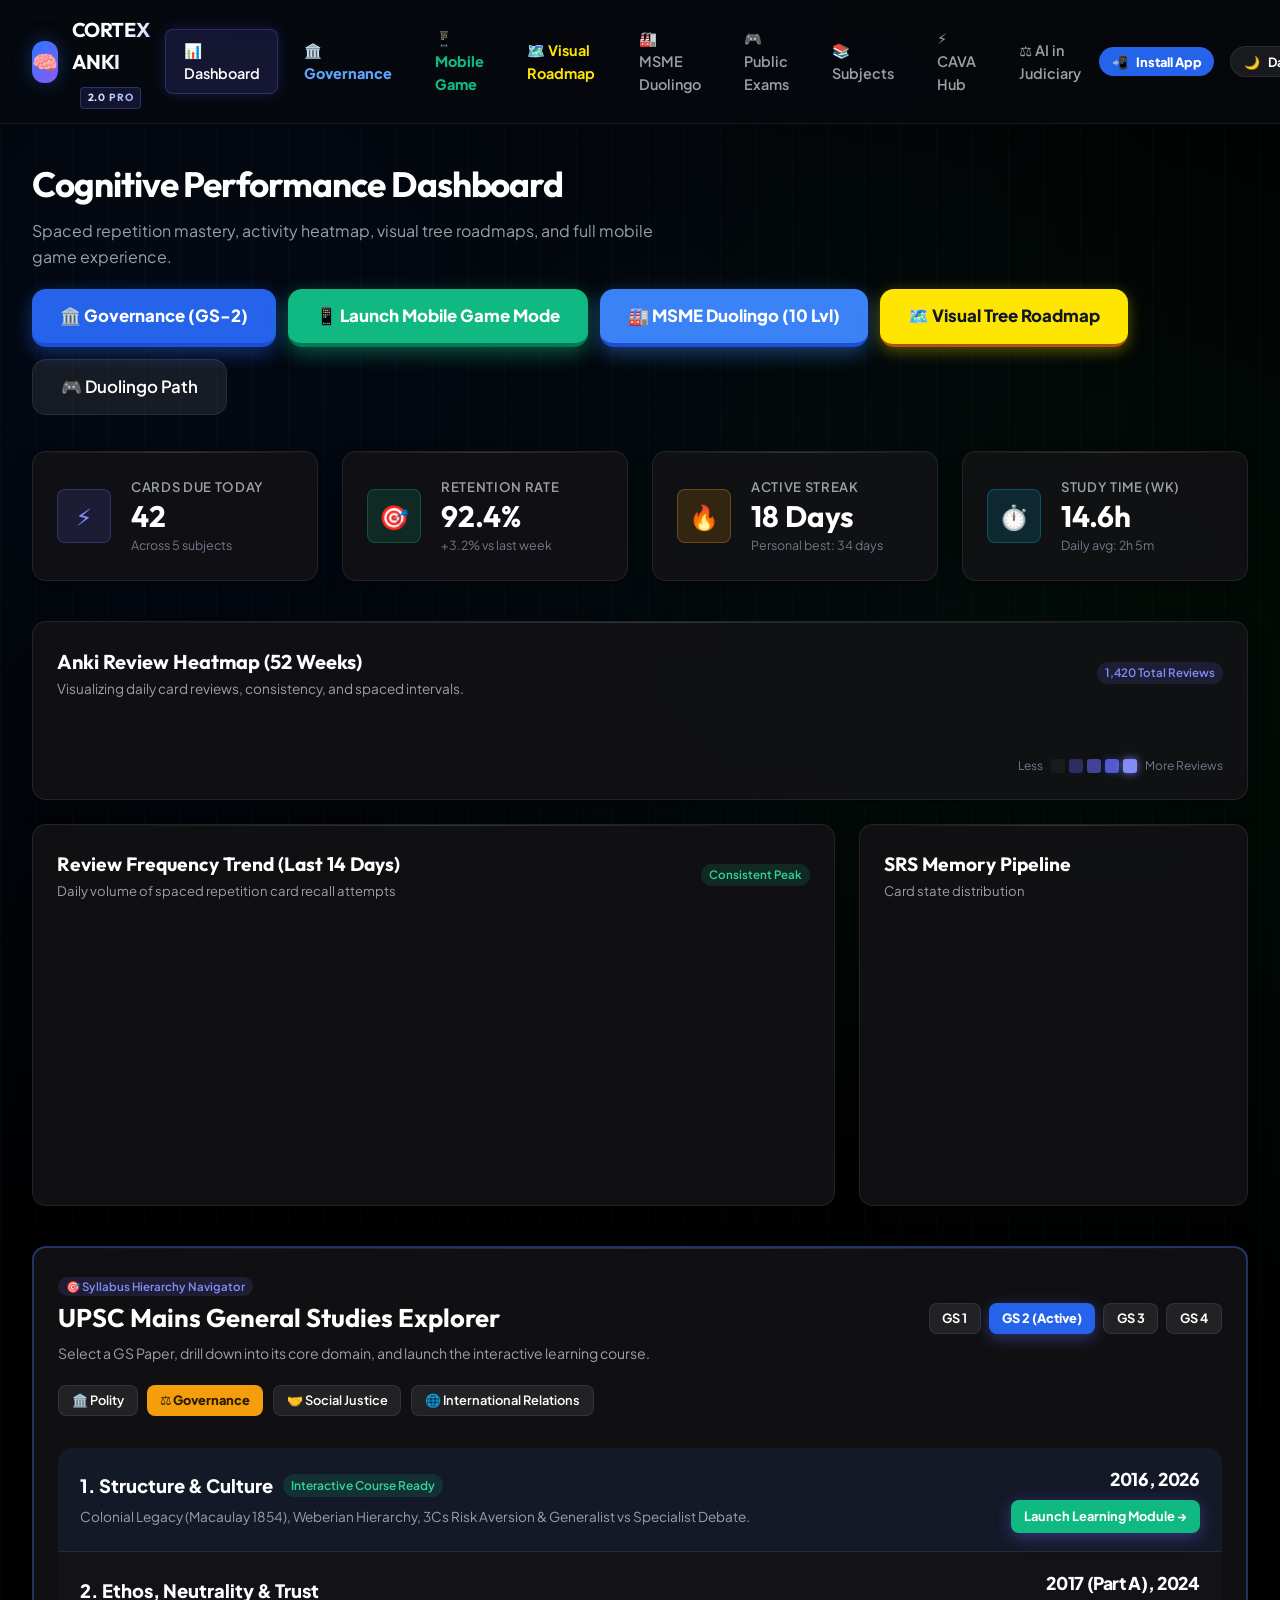
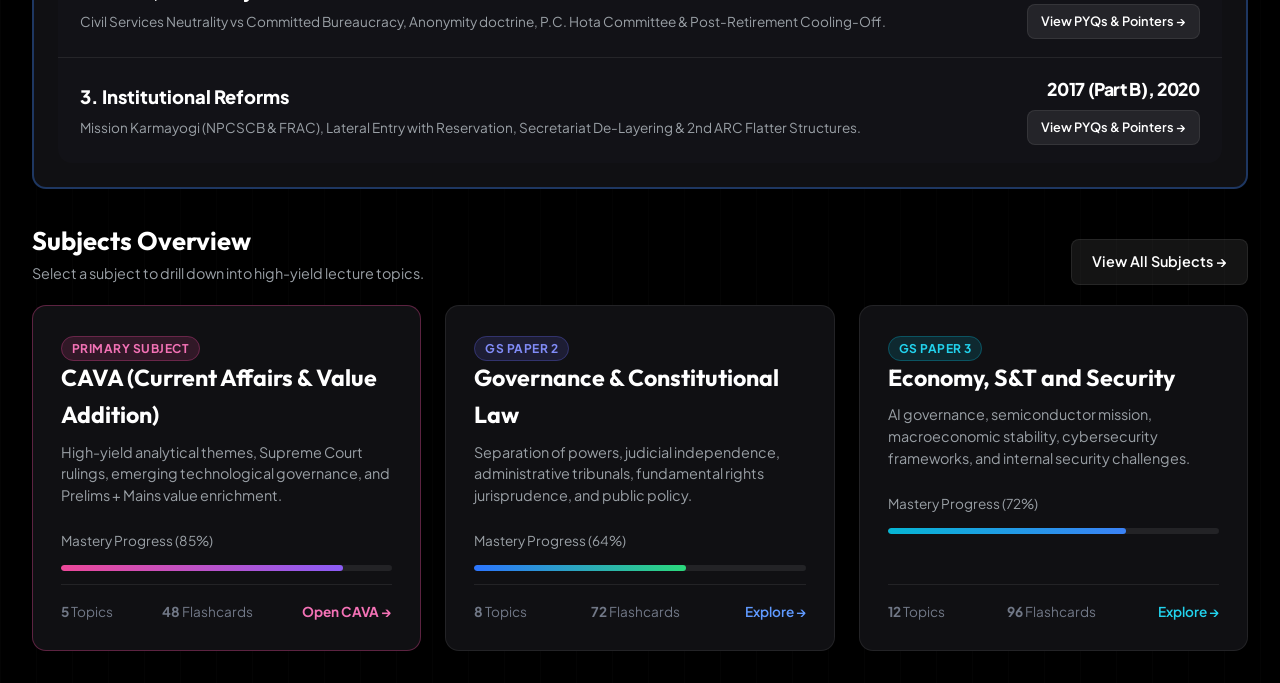
==== commit 130b05dc: "Add Governance hub with 5 syllabus themes and Theme 2 Cluster 1 interactive master learning module" ====
--- a/index.html
+++ b/index.html
@@ -28,6 +28,7 @@
 
     <ul class="nav-links">
       <li><a href="index.html" class="nav-link active" id="nav-dashboard">📊 Dashboard</a></li>
+      <li><a href="governance.html" class="nav-link" id="nav-governance" style="color:#60a5fa; font-weight:800;">🏛️ Governance</a></li>
       <li><a href="mobile/index.html" class="nav-link" id="nav-mobile-game" style="color:#10b981; font-weight:800;">📱 Mobile Game</a></li>
       <li><a href="roadmap_notes.html" class="nav-link" id="nav-roadmap" style="color:#ffe600; font-weight:700;">🗺️ Visual Roadmap</a></li>
       <li><a href="msme_duo.html" class="nav-link" id="nav-duo-msme">🏭 MSME Duolingo</a></li>
@@ -64,6 +65,9 @@
         <p>Spaced repetition mastery, activity heatmap, visual tree roadmaps, and full mobile game experience.</p>
       </div>
       <div class="header-actions" style="display:flex; gap:0.75rem; flex-wrap:wrap;">
+        <a href="governance.html" class="btn btn-lg" style="background:#2563eb; color:#fff; font-weight:800; border-bottom:4px solid #1d4ed8; box-shadow:0 6px 20px rgba(37,99,235,0.45);" id="btn-hero-governance">
+          🏛️ Governance (GS-2)
+        </a>
         <a href="mobile/index.html" class="btn btn-lg" style="background:#10b981; color:#fff; font-weight:900; border-bottom:4px solid #047857; box-shadow:0 6px 20px rgba(16,185,129,0.45);" id="btn-hero-mobile-game">
           📱 Launch Mobile Game Mode
         </a>
